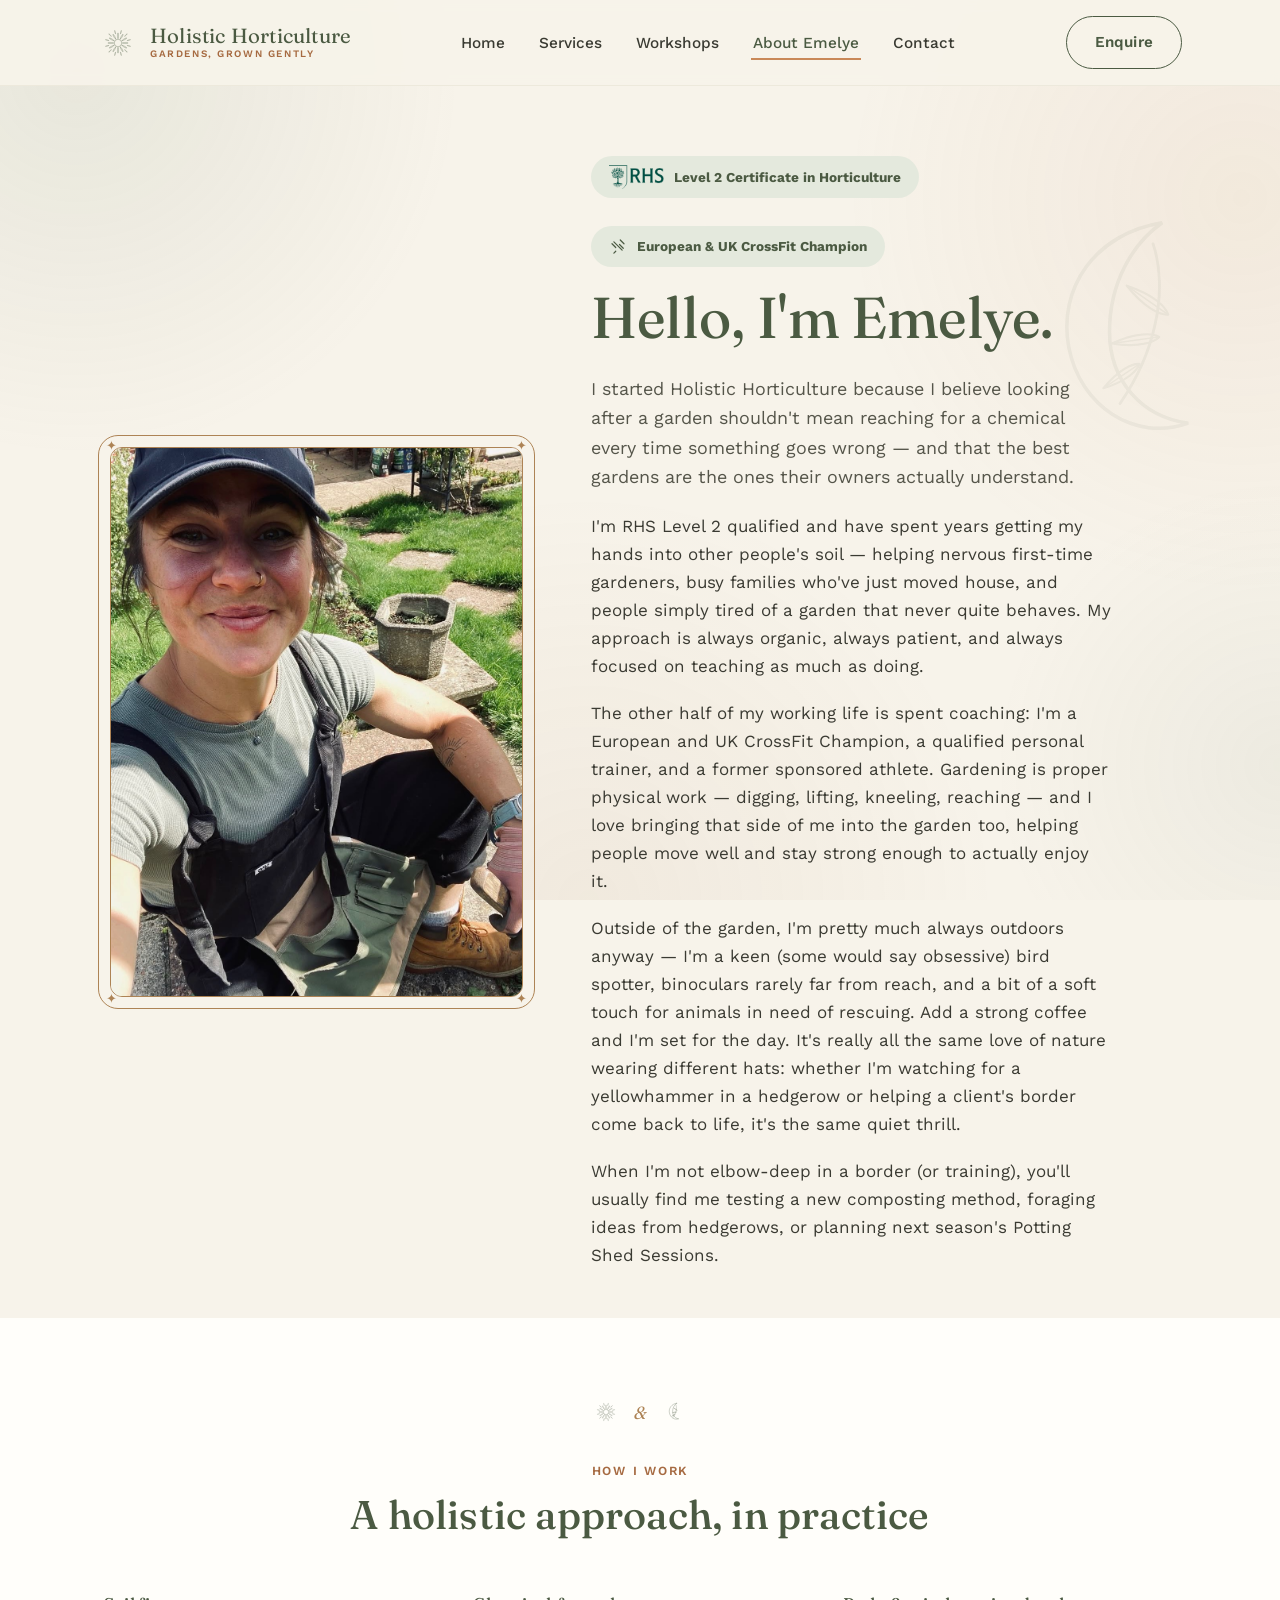
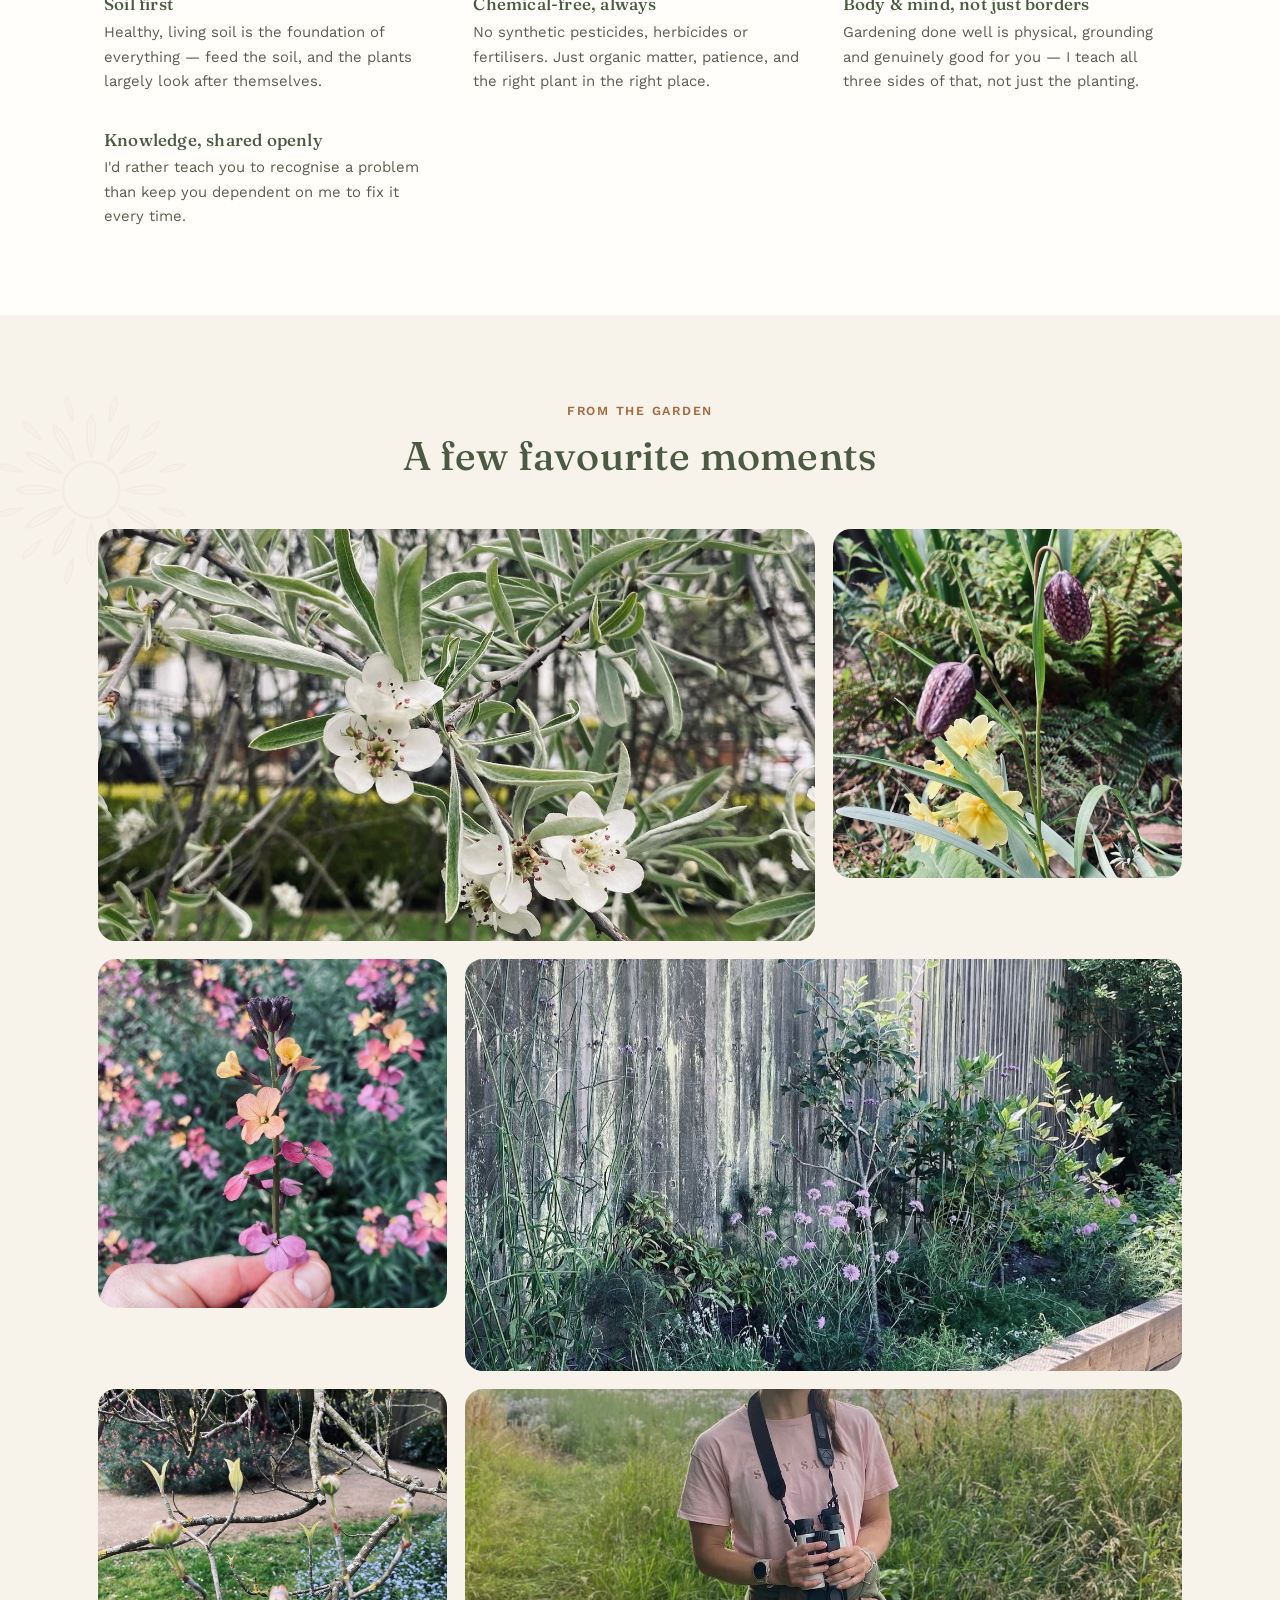
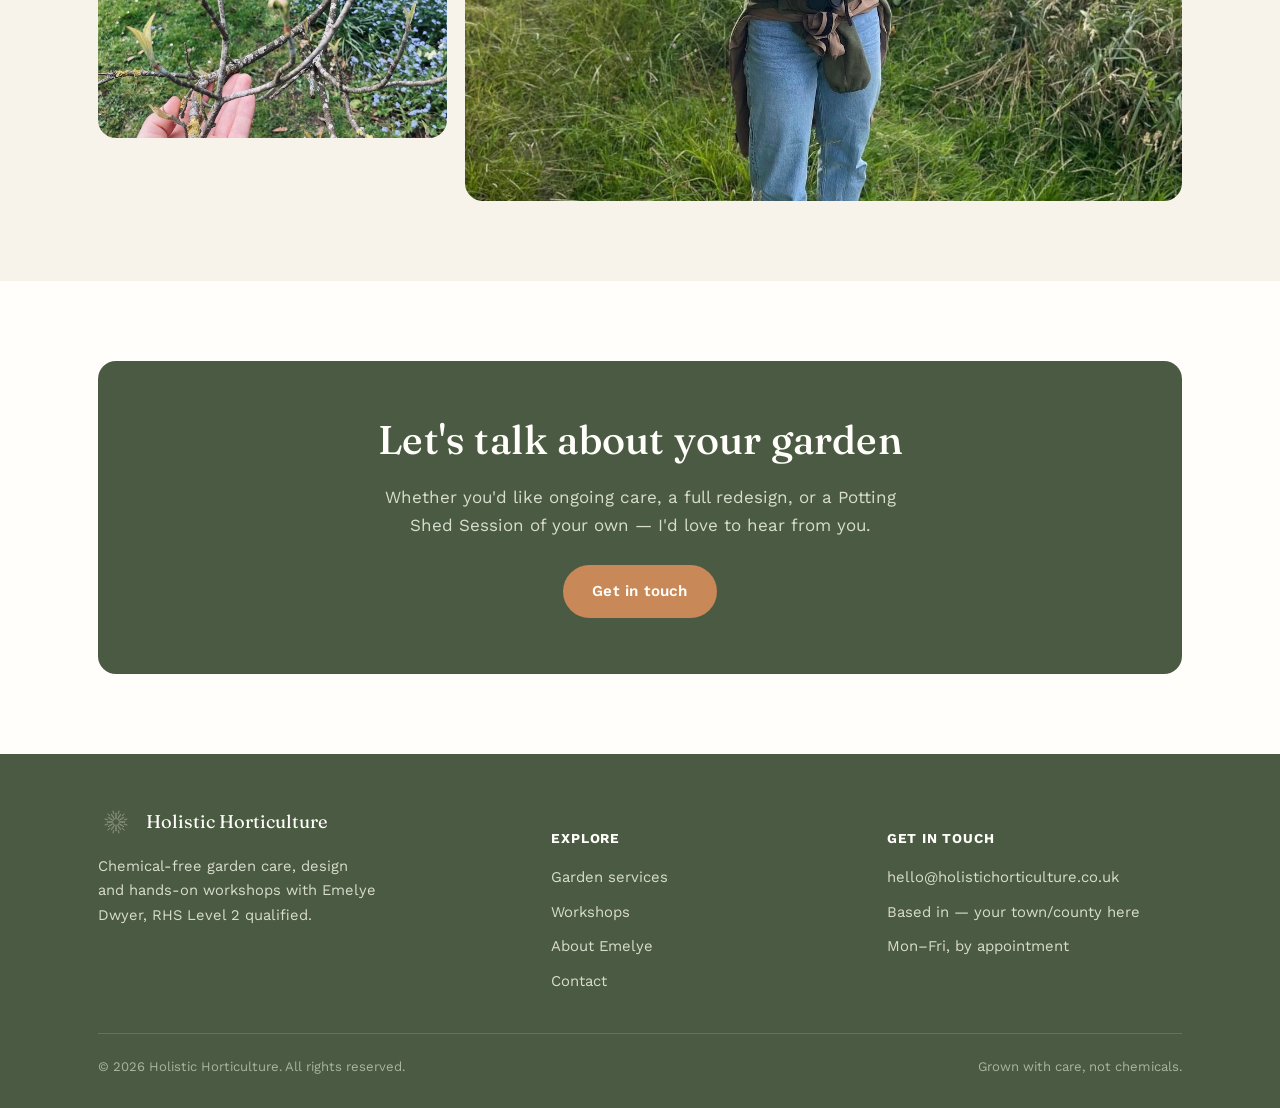
==== about.html @ 256b4297 "Initial site launch" ====
<!doctype html>
<html lang="en">
<head>
<meta charset="UTF-8">
<meta name="viewport" content="width=device-width, initial-scale=1.0">
<title>About Emelye — Holistic Horticulture</title>
<meta name="description" content="Meet Emelye Dwyer — RHS Level 2 qualified horticulturist, European & UK CrossFit Champion, and founder of Holistic Horticulture.">
<link rel="preconnect" href="https://fonts.googleapis.com">
<link href="https://fonts.googleapis.com/css2?family=Fraunces:opsz,wght@9..144,400..600&family=Work+Sans:wght@400;500;600;700&display=swap" rel="stylesheet">
<link rel="icon" type="image/svg+xml" href="assets/svg/favicon.svg">
<link rel="alternate icon" href="assets/png/favicon-32.png">
<link rel="apple-touch-icon" href="assets/png/favicon-180.png">
<link rel="stylesheet" href="styles.css">
</head>
<body>

<header class="site-header">
  <div class="nav-row">
    <a href="index.html" class="brand">
      <img src="assets/svg/holistic-horticulture-sun.svg" alt="" width="40" height="40">
      <span class="brand-word">Holistic Horticulture<small>Gardens, grown gently</small></span>
    </a>
    <nav class="main-nav">
      <ul>
        <li><a href="index.html">Home</a></li>
        <li><a href="services.html">Services</a></li>
        <li><a href="workshops.html">Workshops</a></li>
        <li><a href="about.html" class="active">About Emelye</a></li>
        <li><a href="contact.html">Contact</a></li>
      </ul>
    </nav>
    <div class="nav-cta">
      <a href="contact.html" class="btn btn-ghost">Enquire</a>
      <button class="nav-toggle" aria-label="Toggle menu">
        <svg width="20" height="20" viewBox="0 0 24 24" fill="none"><path d="M3 6h18M3 12h18M3 18h18" stroke="var(--sage-dark)" stroke-width="2" stroke-linecap="round"/></svg>
      </button>
    </div>
  </div>
</header>

<main>

  <section class="hero bg-watermark moon" style="padding-bottom:30px; --wm-pos:103% 8%; --wm-size:360px;">
    <div class="container about-hero">
      <div class="tarot-frame">
        <span class="corner tl">✦</span>
        <span class="corner tr">✦</span>
        <span class="corner bl">✦</span>
        <span class="corner br">✦</span>
        <div class="photo tarot-frame-inner" style="aspect-ratio:3/4;">
          <img src="assets/photos/emelye-portrait-rspb.jpg" alt="Emelye Dwyer smiling, wearing an RSPB cap and gardening overalls">
        </div>
      </div>
      <div>
        <div class="credential-row">
          <span class="credential-badge">
            <img src="assets/logos/rhs-logo.png" alt="RHS">
            Level 2 Certificate in Horticulture
          </span>
          <span class="credential-badge">
            <svg viewBox="0 0 24 24" fill="none"><path d="M6.5 6.5l11 11M4 9l5 5M15 4l5 5M9 19l-2.5 2.5M19 15l-5-5" stroke="currentColor" stroke-width="1.6" stroke-linecap="round"/></svg>
            European &amp; UK CrossFit Champion
          </span>
        </div>
        <h1>Hello, I'm Emelye.</h1>
        <p class="hero-sub" style="max-width:520px;">I started Holistic Horticulture because I believe looking after a garden shouldn't mean reaching for a chemical every time something goes wrong — and that the best gardens are the ones their owners actually understand.</p>
        <p style="max-width:520px;">I'm RHS Level 2 qualified and have spent years getting my hands into other people's soil — helping nervous first-time gardeners, busy families who've just moved house, and people simply tired of a garden that never quite behaves. My approach is always organic, always patient, and always focused on teaching as much as doing.</p>
        <p style="max-width:520px;">The other half of my working life is spent coaching: I'm a European and UK CrossFit Champion, a qualified personal trainer, and a former sponsored athlete. Gardening is proper physical work — digging, lifting, kneeling, reaching — and I love bringing that side of me into the garden too, helping people move well and stay strong enough to actually enjoy it.</p>
        <p style="max-width:520px;">Outside of the garden, I'm pretty much always outdoors anyway — I'm a keen (some would say obsessive) bird spotter, binoculars rarely far from reach, and a bit of a soft touch for animals in need of rescuing. Add a strong coffee and I'm set for the day. It's really all the same love of nature wearing different hats: whether I'm watching for a yellowhammer in a hedgerow or helping a client's border come back to life, it's the same quiet thrill.</p>
        <p style="max-width:520px;">When I'm not elbow-deep in a border (or training), you'll usually find me testing a new composting method, foraging ideas from hedgerows, or planning next season's Potting Shed Sessions.</p>
      </div>
    </div>
  </section>

  <!-- VALUES -->
  <section class="section-alt">
    <div class="container">
      <div class="celestial-divider">
        <img src="assets/svg/holistic-horticulture-sun.svg" alt="" width="28" height="28">
        <span class="amp">&amp;</span>
        <img src="assets/svg/holistic-horticulture-moon.svg" alt="" width="28" height="28">
      </div>
      <div class="section-head">
        <span class="eyebrow">How I work</span>
        <h2>A holistic approach, in practice</h2>
      </div>
      <div class="values-grid">
        <div class="value">
          <h4>Soil first</h4>
          <p>Healthy, living soil is the foundation of everything — feed the soil, and the plants largely look after themselves.</p>
        </div>
        <div class="value">
          <h4>Chemical-free, always</h4>
          <p>No synthetic pesticides, herbicides or fertilisers. Just organic matter, patience, and the right plant in the right place.</p>
        </div>
        <div class="value">
          <h4>Body &amp; mind, not just borders</h4>
          <p>Gardening done well is physical, grounding and genuinely good for you — I teach all three sides of that, not just the planting.</p>
        </div>
        <div class="value">
          <h4>Knowledge, shared openly</h4>
          <p>I'd rather teach you to recognise a problem than keep you dependent on me to fix it every time.</p>
        </div>
      </div>
    </div>
  </section>

  <!-- GALLERY -->
  <section class="bg-watermark" style="--wm-pos:-6% 2%; --wm-size:300px;">
    <div class="container">
      <div class="section-head">
        <span class="eyebrow">From the garden</span>
        <h2>A few favourite moments</h2>
      </div>
      <div class="gallery-grid">
        <div class="photo" style="aspect-ratio:2/1.15;">
          <img src="assets/photos/blossom-closeup.jpg" alt="Close-up of white blossom on a silver-leaved pear tree">
        </div>
        <div class="photo" style="aspect-ratio:1/1;">
          <img src="assets/photos/fritillaries-primroses.jpg" alt="Snake's head fritillaries and primroses growing among ferns">
        </div>
        <div class="photo" style="aspect-ratio:1/1;">
          <img src="assets/photos/wallflower-in-hand.jpg" alt="A wallflower stem held up against a blurred bed of mixed wallflowers">
        </div>
        <div class="photo" style="aspect-ratio:2/1.15;">
          <img src="assets/photos/flowerbed-by-fence.jpg" alt="A finished flower bed in bloom along a garden fence">
        </div>
        <div class="photo" style="aspect-ratio:1/1;">
          <img src="assets/photos/buds-in-hand.jpg" alt="A hand gently holding a branch of spring buds">
        </div>
        <div class="photo" style="aspect-ratio:2/1.15;">
          <img src="assets/photos/emelye-field-binoculars.jpg" alt="Emelye standing in a wildflower field holding binoculars">
        </div>
      </div>
    </div>
  </section>

  <section class="section-alt">
    <div class="container">
      <div class="cta-band">
        <h2>Let's talk about your garden</h2>
        <p>Whether you'd like ongoing care, a full redesign, or a Potting Shed Session of your own — I'd love to hear from you.</p>
        <a href="contact.html" class="btn btn-primary">Get in touch</a>
      </div>
    </div>
  </section>

</main>

<footer>
  <div class="container">
    <div class="footer-grid">
      <div>
        <div class="footer-brand">
          <img src="assets/svg/holistic-horticulture-sun-reversed.svg" alt="" width="36" height="36">
          <span>Holistic Horticulture</span>
        </div>
        <p style="max-width:280px; font-size:0.92rem;">Chemical-free garden care, design and hands-on workshops with Emelye Dwyer, RHS Level 2 qualified.</p>
      </div>
      <div>
        <h5>Explore</h5>
        <ul>
          <li><a href="services.html">Garden services</a></li>
          <li><a href="workshops.html">Workshops</a></li>
          <li><a href="about.html">About Emelye</a></li>
          <li><a href="contact.html">Contact</a></li>
        </ul>
      </div>
      <div>
        <h5>Get in touch</h5>
        <ul>
          <li>hello@holistichorticulture.co.uk</li>
          <li>Based in &mdash; your town/county here</li>
          <li>Mon&ndash;Fri, by appointment</li>
        </ul>
      </div>
    </div>
    <div class="footer-bottom">
      <span>© 2026 Holistic Horticulture. All rights reserved.</span>
      <span>Grown with care, not chemicals.</span>
    </div>
  </div>
</footer>

<script src="script.js"></script>
</body>
</html>
---- styles.css ----
/* ==========================================================================
   Holistic Horticulture — Brand Stylesheet
   Palette: chemical-free, soft, earthy. Type: whimsical-elegant serif
   headings (Fraunces) + clean humanist sans body (Work Sans).
   ========================================================================== */

:root{
  /* --- Colour palette ---
     Built around "no chemicals, grown by hand": muted sage greens,
     oat / linen neutrals, and a single warm clay accent (terracotta,
     like unglazed plant pots) rather than anything bright or synthetic. */
  --cream:        #F7F3EA;   /* page background — linen / oat */
  --paper:        #FFFEFA;   /* card background */
  --sage:         #7E9075;   /* primary green */
  --sage-dark:    #4B5A42;   /* deep moss — headings, nav */
  --sage-pale:    #E4E9DD;   /* soft wash backgrounds */
  --clay:         #C98858;   /* terracotta accent — CTAs, highlights */
  --clay-dark:    #A66A41;
  --charcoal:     #3A3A32;   /* body copy */
  --line:         #DEDACB;  /* hairlines, borders */
  --line-soft:    #EDE9DC;
  --line-gold:    #AD8355;  /* thin ornamental linework — tarot-card frames, corner marks */

  --font-head: "Fraunces", "Iowan Old Style", Georgia, serif;
  --font-body: "Work Sans", -apple-system, BlinkMacSystemFont, "Segoe UI", sans-serif;

  --radius: 18px;
  --radius-sm: 10px;
  --max-width: 1140px;
}

*{ box-sizing: border-box; }
html{ scroll-behavior: smooth; }

body{
  margin:0;
  background: var(--cream);
  color: var(--charcoal);
  font-family: var(--font-body);
  font-size: 17px;
  line-height: 1.65;
  -webkit-font-smoothing: antialiased;
  position: relative;
}

/* site-wide, very soft colour wash — sits behind every section; shows
   through wherever a section has no opaque background of its own */
body::before{
  content: "";
  position: fixed;
  inset: 0;
  z-index: -2;
  pointer-events: none;
  background:
    radial-gradient(640px circle at 6% 8%, rgba(126,144,117,0.12), transparent 60%),
    radial-gradient(720px circle at 97% 22%, rgba(201,136,88,0.09), transparent 55%),
    radial-gradient(680px circle at 46% 100%, rgba(173,131,85,0.08), transparent 60%),
    radial-gradient(520px circle at 100% 85%, rgba(126,144,117,0.08), transparent 55%);
}

img{ max-width:100%; display:block; }

h1,h2,h3,h4{
  font-family: var(--font-head);
  color: var(--sage-dark);
  font-weight: 500;
  line-height: 1.15;
  margin: 0 0 0.5em;
  letter-spacing: 0.2px;
}

h1{ font-size: clamp(2.4rem, 5vw, 3.6rem); font-weight: 460; }
h2{ font-size: clamp(1.8rem, 3.4vw, 2.5rem); }
h3{ font-size: 1.3rem; }

p{ margin: 0 0 1.1em; }

a{ color: var(--clay-dark); text-decoration: none; }
a:hover{ text-decoration: underline; }

.eyebrow{
  display:inline-block;
  font-family: var(--font-body);
  font-size: 0.78rem;
  letter-spacing: 0.14em;
  text-transform: uppercase;
  color: var(--clay-dark);
  font-weight: 600;
  margin-bottom: 0.9em;
}

.container{
  max-width: var(--max-width);
  margin: 0 auto;
  padding: 0 28px;
}

.btn{
  display:inline-flex;
  align-items:center;
  justify-content:center;
  gap:8px;
  min-height: 48px;
  padding: 13px 28px;
  border-radius: 999px;
  font-family: var(--font-body);
  font-weight: 600;
  font-size: 0.95rem;
  letter-spacing: 0.2px;
  border: 1.5px solid transparent;
  cursor: pointer;
  transition: transform .15s ease, background .2s ease, color .2s ease, border-color .2s ease, box-shadow .2s ease;
  text-decoration: none;
  -webkit-tap-highlight-color: transparent;
  touch-action: manipulation;
}
.btn:hover{ transform: translateY(-1px); text-decoration:none; }
.btn:active{ transform: translateY(0) scale(0.97); }

.btn-primary{
  background: var(--sage-dark);
  color: var(--paper);
}
.btn-primary:hover{ background: var(--clay-dark); }
.btn-primary:active{ background: var(--clay-dark); box-shadow: inset 0 2px 6px rgba(0,0,0,0.15); }

.btn-ghost{
  background: transparent;
  color: var(--sage-dark);
  border-color: var(--sage-dark);
}
.btn-ghost:hover{ background: var(--sage-dark); color: var(--paper); }
.btn-ghost:active{ background: var(--sage-pale); }

/* ---------------- Header / Nav ---------------- */
.site-header{
  position: sticky;
  top:0;
  z-index: 50;
  background: rgba(247,243,234, 0.92);
  backdrop-filter: blur(6px);
  border-bottom: 1px solid var(--line-soft);
}
.nav-row{
  display:flex;
  align-items:center;
  justify-content:space-between;
  padding: 16px 28px;
  max-width: var(--max-width);
  margin:0 auto;
}
.brand{
  display:flex;
  align-items:center;
  gap:12px;
  text-decoration:none;
}
.brand:hover{ text-decoration:none; }
.brand svg{ width:40px; height:40px; flex-shrink:0; }
.brand-word{
  font-family: var(--font-head);
  font-size: 1.28rem;
  color: var(--sage-dark);
  letter-spacing: 0.2px;
  line-height:1.1;
}
.brand-word small{
  display:block;
  font-family: var(--font-body);
  font-size: 0.62rem;
  letter-spacing: 0.16em;
  text-transform: uppercase;
  color: var(--clay-dark);
  font-weight: 600;
  margin-top: 2px;
}

nav.main-nav ul{
  display:flex;
  gap: 30px;
  list-style:none;
  margin:0; padding:0;
}
nav.main-nav a{
  color: var(--charcoal);
  font-size: 0.96rem;
  font-weight: 500;
  padding: 6px 2px;
  border-bottom: 2px solid transparent;
}
nav.main-nav a:hover,
nav.main-nav a.active{
  color: var(--sage-dark);
  border-color: var(--clay);
  text-decoration:none;
}

.nav-cta{ display:flex; align-items:center; gap:18px; }
.nav-toggle{ display:none; }

@media (max-width: 820px){
  nav.main-nav{
    position:absolute;
    top:100%; left:0; right:0;
    background: var(--cream);
    border-bottom: 1px solid var(--line-soft);
    box-shadow: 0 18px 34px -16px rgba(58,58,50,0.22);
    display:none;
    flex-direction:column;
    padding: 6px 28px 22px;
    max-height: calc(100svh - 74px);
    overflow-y: auto;
  }
  nav.main-nav.open{ display:flex; animation: nav-drop .22s ease; }
  nav.main-nav ul{ flex-direction:column; gap: 2px; }
  nav.main-nav a{
    display:block;
    padding: 14px 4px;
    font-size: 1.05rem;
    border-bottom: 1px solid var(--line-soft);
    -webkit-tap-highlight-color: transparent;
  }
  nav.main-nav li:last-child a{ border-bottom:none; }
  nav.main-nav a:active{ color: var(--clay-dark); }
  .nav-cta .btn-ghost{ display:none; }
  .nav-toggle{
    display:inline-flex;
    width:44px; height:44px;
    align-items:center; justify-content:center;
    border-radius: 50%;
    border: 1px solid var(--line);
    background: var(--paper);
    cursor:pointer;
    -webkit-tap-highlight-color: transparent;
    transition: transform .15s ease, background .15s ease;
  }
  .nav-toggle:active{ transform: scale(0.92); background: var(--sage-pale); }
}

@keyframes nav-drop{
  from{ opacity:0; transform: translateY(-6px); }
  to{ opacity:1; transform: translateY(0); }
}

@media (prefers-reduced-motion: reduce){
  nav.main-nav.open{ animation:none; }
}

/* ---------------- Hero ---------------- */
.hero{
  padding: 70px 0 90px;
  position:relative;
  overflow:hidden;
}
.hero-grid{
  display:grid;
  grid-template-columns: 1.05fr 0.95fr;
  gap: 50px;
  align-items:center;
}
@media (max-width: 880px){
  .hero-grid{ grid-template-columns:1fr; }
}
.hero h1{ margin-bottom: 0.4em; }
.hero-sub{
  font-size: 1.12rem;
  color: #55554a;
  max-width: 480px;
}
.hero-actions{
  display:flex;
  gap:14px;
  margin-top: 28px;
  flex-wrap:wrap;
}

.hero-art{
  position:relative;
  border-radius: var(--radius);
  overflow:hidden;
  aspect-ratio: 4/3.2;
  background: linear-gradient(145deg, var(--sage-pale), #CFDAC5 60%, var(--sage) 140%);
}

/* generic image placeholder block, used across all pages wherever a real
   photo should be dropped in later */
.img-placeholder{
  position:relative;
  display:flex;
  align-items:center;
  justify-content:center;
  text-align:center;
  background: var(--sage-pale);
  border: 1.5px dashed #AEBF9F;
  border-radius: var(--radius);
  color: var(--sage-dark);
  overflow:hidden;
}
.img-placeholder .ph-label{
  padding: 18px;
  font-family: var(--font-body);
  font-size: 0.82rem;
  font-weight: 600;
  letter-spacing: 0.03em;
  max-width: 220px;
  opacity: 0.75;
}
.img-placeholder svg{ width: 34px; height:34px; opacity:0.6; margin-bottom:10px; }
.img-placeholder .ph-inner{ display:flex; flex-direction:column; align-items:center; }

/* real photography — same box language as the placeholders, no dashed border */
.photo{
  border-radius: var(--radius);
  overflow: hidden;
  background: var(--sage-pale);
}
.photo img{
  width: 100%;
  height: 100%;
  object-fit: cover;
  display: block;
}

/* subtle botanical watermark behind a section — decorative, low-opacity */
.bg-watermark{
  position: relative;
  overflow: hidden;
  isolation: isolate;
}
.bg-watermark::before{
  content: "";
  position: absolute;
  inset: 0;
  background-image: var(--wm-img, url('assets/svg/holistic-horticulture-sun-bronze.svg'));
  background-repeat: no-repeat;
  background-position: var(--wm-pos, 85% 15%);
  background-size: var(--wm-size, 420px);
  opacity: 0.06;
  z-index: -1;
  pointer-events: none;
  transform-origin: var(--wm-pos, 85% 15%);
  animation: wm-breathe 16s ease-in-out infinite;
}
.bg-watermark.moon{ --wm-img: url('assets/svg/holistic-horticulture-moon.svg'); }

@keyframes wm-breathe{
  0%, 100%{ transform: scale(1) rotate(0deg); }
  50%{ transform: scale(1.06) rotate(3deg); }
}

/* ---------------- Sections ---------------- */
section{ padding: 80px 0; }
.section-alt{ background: var(--paper); }
.section-head{
  max-width: 640px;
  margin: 0 auto 50px;
  text-align:center;
}
.section-head.left{ text-align:left; margin-left:0; }

/* ---------------- Intro strip (trust bar) ---------------- */
.strip{
  display:flex;
  flex-wrap:wrap;
  gap: 18px 40px;
  justify-content:center;
  padding: 26px 0 10px;
  border-top: 1px solid var(--line-soft);
  margin-top: 40px;
}
.strip-item{
  display:flex;
  align-items:center;
  gap:10px;
  font-size: 0.92rem;
  color: var(--sage-dark);
  font-weight:600;
}
.strip-item svg{ width:20px; height:20px; }

/* ---------------- Service cards ---------------- */
.card-grid{
  display:grid;
  grid-template-columns: repeat(auto-fit, minmax(240px, 1fr));
  gap: 28px;
}
@media (max-width: 640px){ .card-grid{ grid-template-columns: 1fr; } }

.card{
  background: var(--paper);
  border: 1px solid var(--line-soft);
  border-radius: var(--radius);
  padding: 34px 28px;
  transition: transform .2s ease, box-shadow .2s ease;
}
.card:hover{
  transform: translateY(-4px);
  box-shadow: 0 16px 34px -18px rgba(75,90,66,0.35);
}
.card:active{
  transform: translateY(-1px) scale(0.99);
  box-shadow: 0 8px 20px -14px rgba(75,90,66,0.4);
}
.card .icon-badge{
  width:54px; height:54px;
  border-radius: 50%;
  background: var(--paper);
  border: 1.4px solid var(--line-gold);
  display:flex; align-items:center; justify-content:center;
  margin-bottom: 18px;
}
.card .icon-badge svg{ width:25px; height:25px; color: var(--sage-dark); }

/* ---------------- Tarot-style ornamental frame ----------------
   Wraps a photo / placeholder in a thin double border with small
   four-point corner stars, echoing tarot-card borders — used
   selectively on hero / portrait imagery, not everywhere. */
.tarot-frame{
  position: relative;
  padding: 11px;
  border: 1.4px solid var(--line-gold);
  border-radius: 20px;
}
.tarot-frame .tarot-frame-inner{
  border: 1px solid var(--line-gold);
  border-radius: 12px;
}
.tarot-frame .corner{
  position:absolute;
  color: var(--line-gold);
  font-size: 13px;
  line-height:1;
  z-index: 2;
}
.tarot-frame .corner.tl{ top:3px; left:7px; }
.tarot-frame .corner.tr{ top:3px; right:7px; }
.tarot-frame .corner.bl{ bottom:3px; left:7px; }
.tarot-frame .corner.br{ bottom:3px; right:7px; }

/* small sun/moon divider used sparingly between sections */
.celestial-divider{
  display:flex;
  align-items:center;
  justify-content:center;
  gap: 14px;
  margin: 0 auto 28px;
  color: var(--sage-dark);
}
.celestial-divider svg{ width:30px; height:30px; }
.celestial-divider .amp{
  font-family: var(--font-head);
  font-style: italic;
  color: var(--line-gold);
  font-size: 1.1rem;
}
.card h3{ margin-bottom: 0.4em; }
.card p{ color:#565648; font-size: 0.97rem; margin-bottom: 0.6em; }
.card a.card-link{ font-size: 0.9rem; font-weight:600; }

/* two-up feature row (image + text) */
.feature-row{
  display:grid;
  grid-template-columns: 1fr 1fr;
  gap: 54px;
  align-items:center;
}
.feature-row.reverse .feature-text{ order:2; }
@media (max-width: 880px){
  .feature-row, .feature-row.reverse .feature-text{ grid-template-columns:1fr; order:initial; }
  .feature-row{ grid-template-columns: 1fr; }
}
.feature-text .eyebrow{ margin-bottom: 0.6em; }
.feature-row + .feature-row{ margin-top: 90px; }

.tag-list{ display:flex; flex-wrap:wrap; gap:10px; margin: 18px 0 6px; }
.tag{
  background: var(--sage-pale);
  color: var(--sage-dark);
  font-size: 0.82rem;
  font-weight:600;
  padding: 7px 14px;
  border-radius: 999px;
}

/* ---------------- Workshop "steps" ---------------- */
.steps{
  display:grid;
  grid-template-columns: repeat(4, 1fr);
  gap: 24px;
  counter-reset: step;
}
@media (max-width: 900px){ .steps{ grid-template-columns: 1fr 1fr; } }
@media (max-width: 560px){ .steps{ grid-template-columns: 1fr; } }
.step{ position:relative; padding-top: 10px; }
.step .step-num{
  font-family: var(--font-head);
  font-size: 2.2rem;
  color: var(--clay);
  display:block;
  margin-bottom: 10px;
}
.step h4{ font-family: var(--font-body); font-weight:700; color:var(--sage-dark); margin-bottom:6px; font-size:1rem; }
.step p{ font-size: 0.92rem; color:#5c5c4f; }

/* ---------------- Quote / pull ---------------- */
.pull-quote{
  text-align:center;
  max-width: 760px;
  margin: 0 auto;
}
.pull-quote p{
  font-family: var(--font-head);
  font-size: clamp(1.4rem, 2.6vw, 1.9rem);
  color: var(--sage-dark);
  font-weight: 450;
  line-height:1.4;
}
.pull-quote cite{
  display:block;
  font-style:normal;
  font-size: 0.85rem;
  color: var(--clay-dark);
  font-weight:600;
  margin-top: 16px;
}

/* ---------------- About page ---------------- */
.about-hero{
  display:grid;
  grid-template-columns: 0.85fr 1.15fr;
  gap: 56px;
  align-items:center;
}
@media (max-width: 880px){ .about-hero{ grid-template-columns:1fr; } }
.credential-badge{
  display:inline-flex;
  align-items:center;
  gap:10px;
  background: var(--sage-pale);
  border-radius: 999px;
  padding: 9px 18px;
  font-size: 0.85rem;
  font-weight: 700;
  color: var(--sage-dark);
  margin-bottom: 18px;
}
.credential-badge svg{ width:18px; height:18px; }
.credential-badge img{ height:24px; width:auto; display:block; }
.credential-row{ display:flex; flex-wrap:wrap; gap:10px; align-items:center; }
.strip-item img{ height:22px; width:auto; display:block; }

/* "why learn from Emelye" highlight card — about + workshops pages */
.coach-card{
  display:flex;
  gap:20px;
  align-items:flex-start;
  background: var(--sage-pale);
  border-radius: var(--radius);
  padding: 26px 28px;
  margin: 10px 0 0;
}
.coach-card .icon-badge{
  flex-shrink:0;
  background:var(--paper);
  width:54px; height:54px;
  border-radius:50%;
  border:1.4px solid var(--line-gold);
  display:flex; align-items:center; justify-content:center;
}
.coach-card .icon-badge svg{ width:25px; height:25px; color:var(--sage-dark); }
.coach-card h4{ color:var(--sage-dark); margin-bottom:6px; }
.coach-card p{ font-size:0.93rem; color:#52523f; margin-bottom:0; }

.values-grid{
  display:grid;
  grid-template-columns: repeat(3,1fr);
  gap: 24px;
  margin-top: 50px;
}
@media (max-width:880px){ .values-grid{ grid-template-columns:1fr; } }
.value{ padding: 6px; }
.value h4{ color:var(--sage-dark); margin-bottom:6px; }
.value p{ font-size:0.93rem; color:#5c5c4f; margin-bottom:0; }

.gallery-grid{
  display:grid;
  grid-template-columns: repeat(3, 1fr);
  gap: 18px;
  margin-top: 40px;
}
.gallery-grid .photo:nth-child(1),
.gallery-grid .photo:nth-child(4),
.gallery-grid .photo:nth-child(6){
  grid-column: span 2;
  aspect-ratio: 2/1.15 !important;
}
@media (max-width: 760px){
  .gallery-grid{ grid-template-columns: repeat(2,1fr); }
  .gallery-grid .photo:nth-child(1),
  .gallery-grid .photo:nth-child(4),
  .gallery-grid .photo:nth-child(6){ grid-column: span 2; }
}

/* ---------------- Pricing / packages ---------------- */
.price-grid{
  display:grid;
  grid-template-columns: repeat(auto-fit, minmax(230px, 1fr));
  gap: 26px;
}
@media (max-width: 640px){ .price-grid{ grid-template-columns:1fr; } }

.price-card .price.custom{ font-size: 1.3rem; }
.price-card .note{ font-size: 0.82rem; color:#7a7a6c; margin: -10px 0 18px; }

/* gift ribbon tag for workshop pricing cards */
.gift-tag{
  display:inline-flex;
  align-items:center;
  gap:6px;
  background: var(--clay);
  color: #fff;
  font-size: 0.72rem;
  font-weight:700;
  letter-spacing:0.04em;
  text-transform:uppercase;
  padding: 4px 11px;
  border-radius: 999px;
  margin-bottom: 14px;
}
.gift-tag svg{ width:13px; height:13px; }
.price-card{
  background: var(--paper);
  border: 1px solid var(--line-soft);
  border-radius: var(--radius);
  padding: 32px 26px;
}
.price-card.featured{
  border-color: var(--clay);
  box-shadow: 0 20px 40px -24px rgba(201,136,88,0.45);
  position:relative;
}
.price-card.featured::before{
  content:"Most popular";
  position:absolute; top:-12px; left:26px;
  background: var(--clay);
  color:#fff;
  font-size: 0.72rem;
  font-weight:700;
  letter-spacing:0.05em;
  text-transform:uppercase;
  padding: 5px 12px;
  border-radius: 999px;
}
.price-card .price{
  font-family: var(--font-head);
  font-size: 2rem;
  color: var(--sage-dark);
  margin: 6px 0 16px;
}
.price-card .price span{ font-size:0.9rem; font-family: var(--font-body); color:#777; font-weight:500; }
.price-card ul{ list-style:none; margin:0 0 24px; padding:0; }
.price-card li{
  padding: 9px 0;
  border-top: 1px solid var(--line-soft);
  font-size: 0.93rem;
  display:flex;
  gap:10px;
}
.price-card li:first-child{ border-top:none; }
.price-card li svg{ width:16px; height:16px; color: var(--sage); flex-shrink:0; margin-top:3px; }

/* ---------------- CTA band ---------------- */
.cta-band{
  background: var(--sage-dark);
  color: var(--cream);
  border-radius: var(--radius);
  padding: 56px 48px;
  text-align:center;
}
.cta-band h2{ color: var(--paper); }
.cta-band p{ color: #d9ddce; max-width:520px; margin:0 auto 26px; }
.cta-band .btn-primary{ background: var(--clay); }
.cta-band .btn-primary:hover{ background: var(--clay-dark); }
.cta-band .btn-ghost{ color: var(--paper); border-color: rgba(255,255,255,0.45); }
.cta-band .btn-ghost:hover{ background: var(--paper); color: var(--sage-dark); }

/* ---------------- Contact ---------------- */
.contact-grid{
  display:grid;
  grid-template-columns: 1fr 1fr;
  gap: 50px;
}
@media (max-width: 880px){ .contact-grid{ grid-template-columns:1fr; } }
.form-field{ margin-bottom: 20px; }
.form-field label{
  display:block;
  font-size: 0.85rem;
  font-weight:700;
  color: var(--sage-dark);
  margin-bottom: 7px;
}
.form-field input,
.form-field select,
.form-field textarea{
  width:100%;
  padding: 12px 14px;
  border-radius: var(--radius-sm);
  border: 1.5px solid var(--line);
  background: var(--paper);
  font-family: var(--font-body);
  font-size: 0.97rem;
  color: var(--charcoal);
}
.form-field textarea{ min-height: 120px; resize: vertical; }
.form-field input:focus,
.form-field select:focus,
.form-field textarea:focus{
  outline: none;
  border-color: var(--sage);
}
.contact-info .info-item{ display:flex; gap:14px; margin-bottom: 22px; }
.contact-info .info-item svg{ width:22px; height:22px; color: var(--clay-dark); flex-shrink:0; margin-top:3px; }
.contact-info h4{ margin-bottom:2px; font-size:1rem; color: var(--sage-dark); }
.contact-info p{ margin-bottom:0; color:#5c5c4f; font-size:0.93rem; }

/* ---------------- Footer ---------------- */
footer{
  background: var(--sage-dark);
  color: #d9ddce;
  padding: 50px 0 30px;
}
.footer-grid{
  display:grid;
  grid-template-columns: 1.4fr 1fr 1fr;
  gap: 40px;
  padding-bottom: 30px;
  border-bottom: 1px solid rgba(255,255,255,0.14);
}
@media (max-width: 760px){ .footer-grid{ grid-template-columns:1fr; } }
.footer-grid h5{
  color: var(--paper);
  font-family: var(--font-body);
  font-size: 0.85rem;
  letter-spacing: 0.06em;
  text-transform: uppercase;
  margin-bottom: 16px;
}
.footer-grid ul{ list-style:none; margin:0; padding:0; }
.footer-grid li{ margin-bottom: 10px; font-size: 0.93rem; }
.footer-grid a{ color: #d9ddce; }
.footer-brand{ display:flex; align-items:center; gap:12px; margin-bottom:14px; }
.footer-brand svg{ width:36px; height:36px; }
.footer-brand span{ font-family: var(--font-head); color: var(--paper); font-size:1.15rem; }
.footer-bottom{
  display:flex;
  justify-content:space-between;
  flex-wrap:wrap;
  gap:10px;
  padding-top: 22px;
  font-size: 0.82rem;
  color: #aab49e;
}

/* ---------------- Page header (non-home pages) ---------------- */
.page-header{
  padding: 56px 0 10px;
  text-align:center;
}
.page-header .eyebrow{ display:block; }

/* utility */
.center{ text-align:center; }
.mt-0{ margin-top:0; }
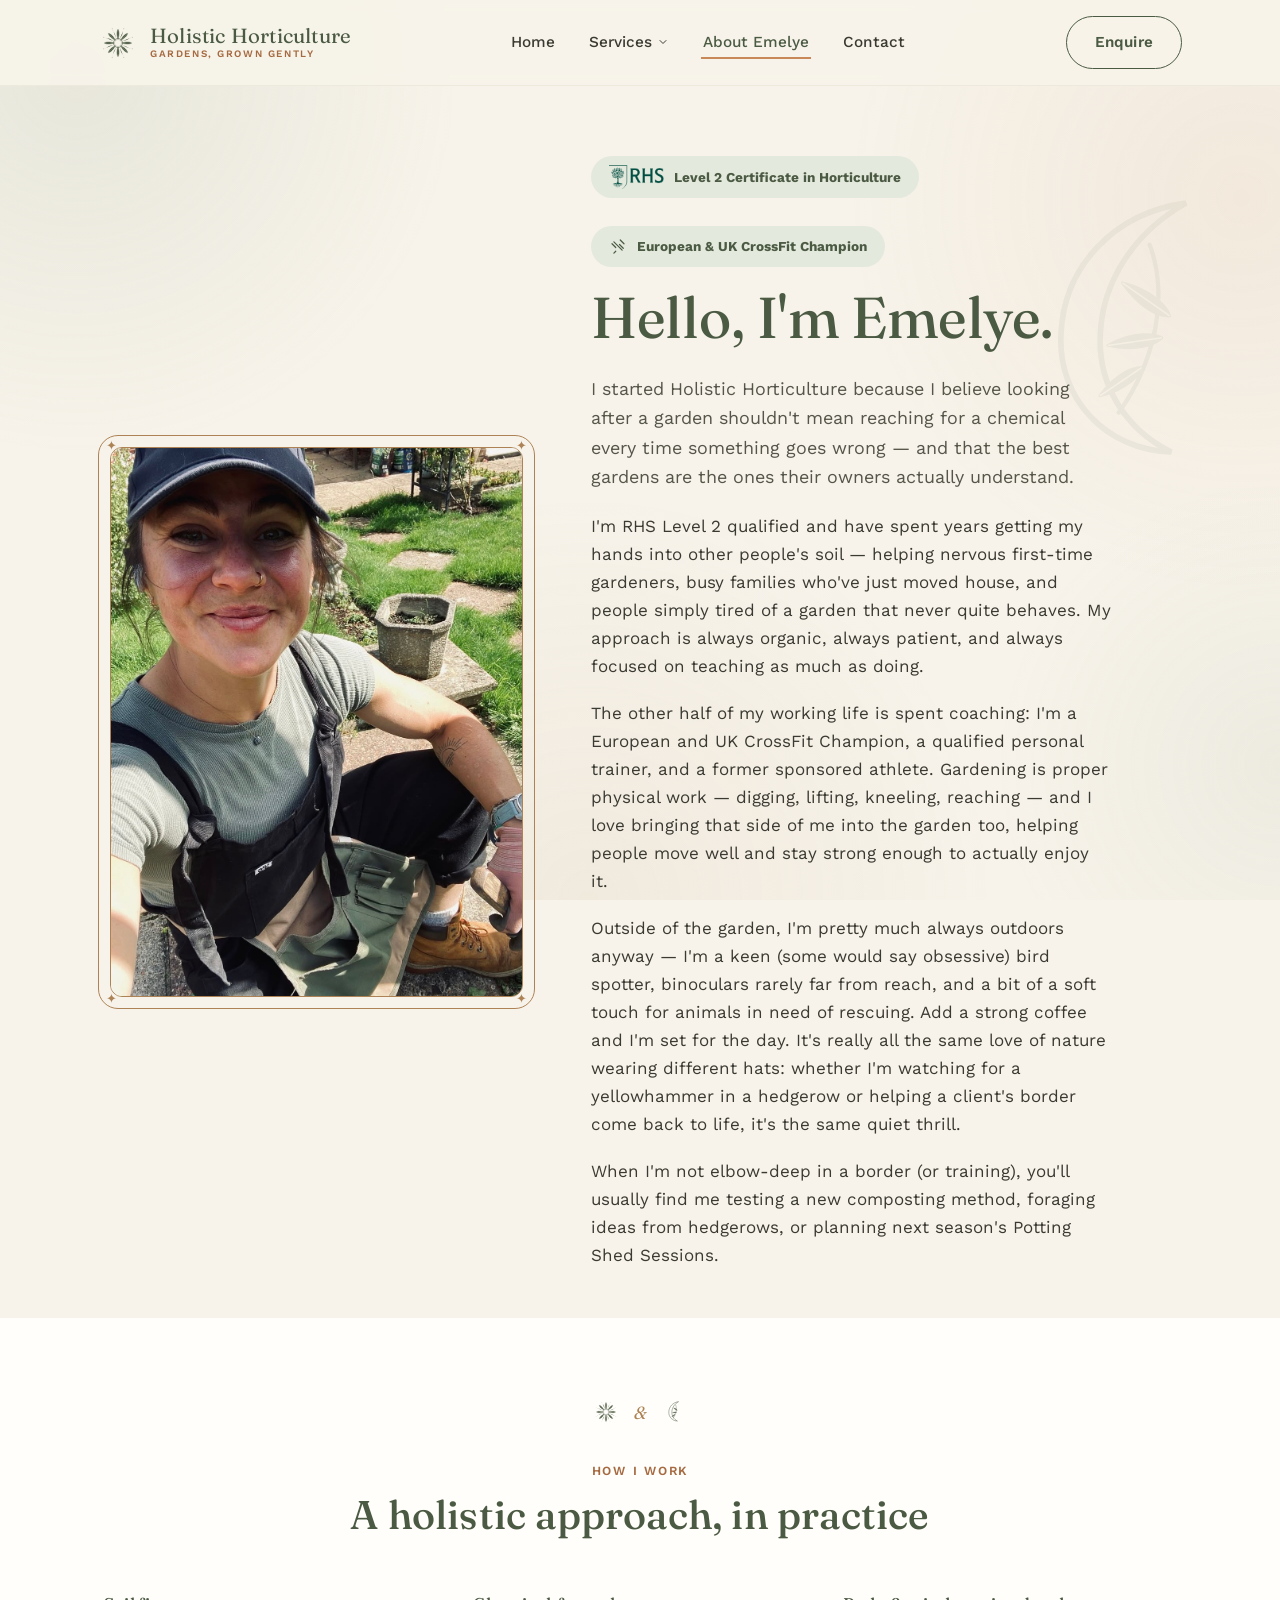
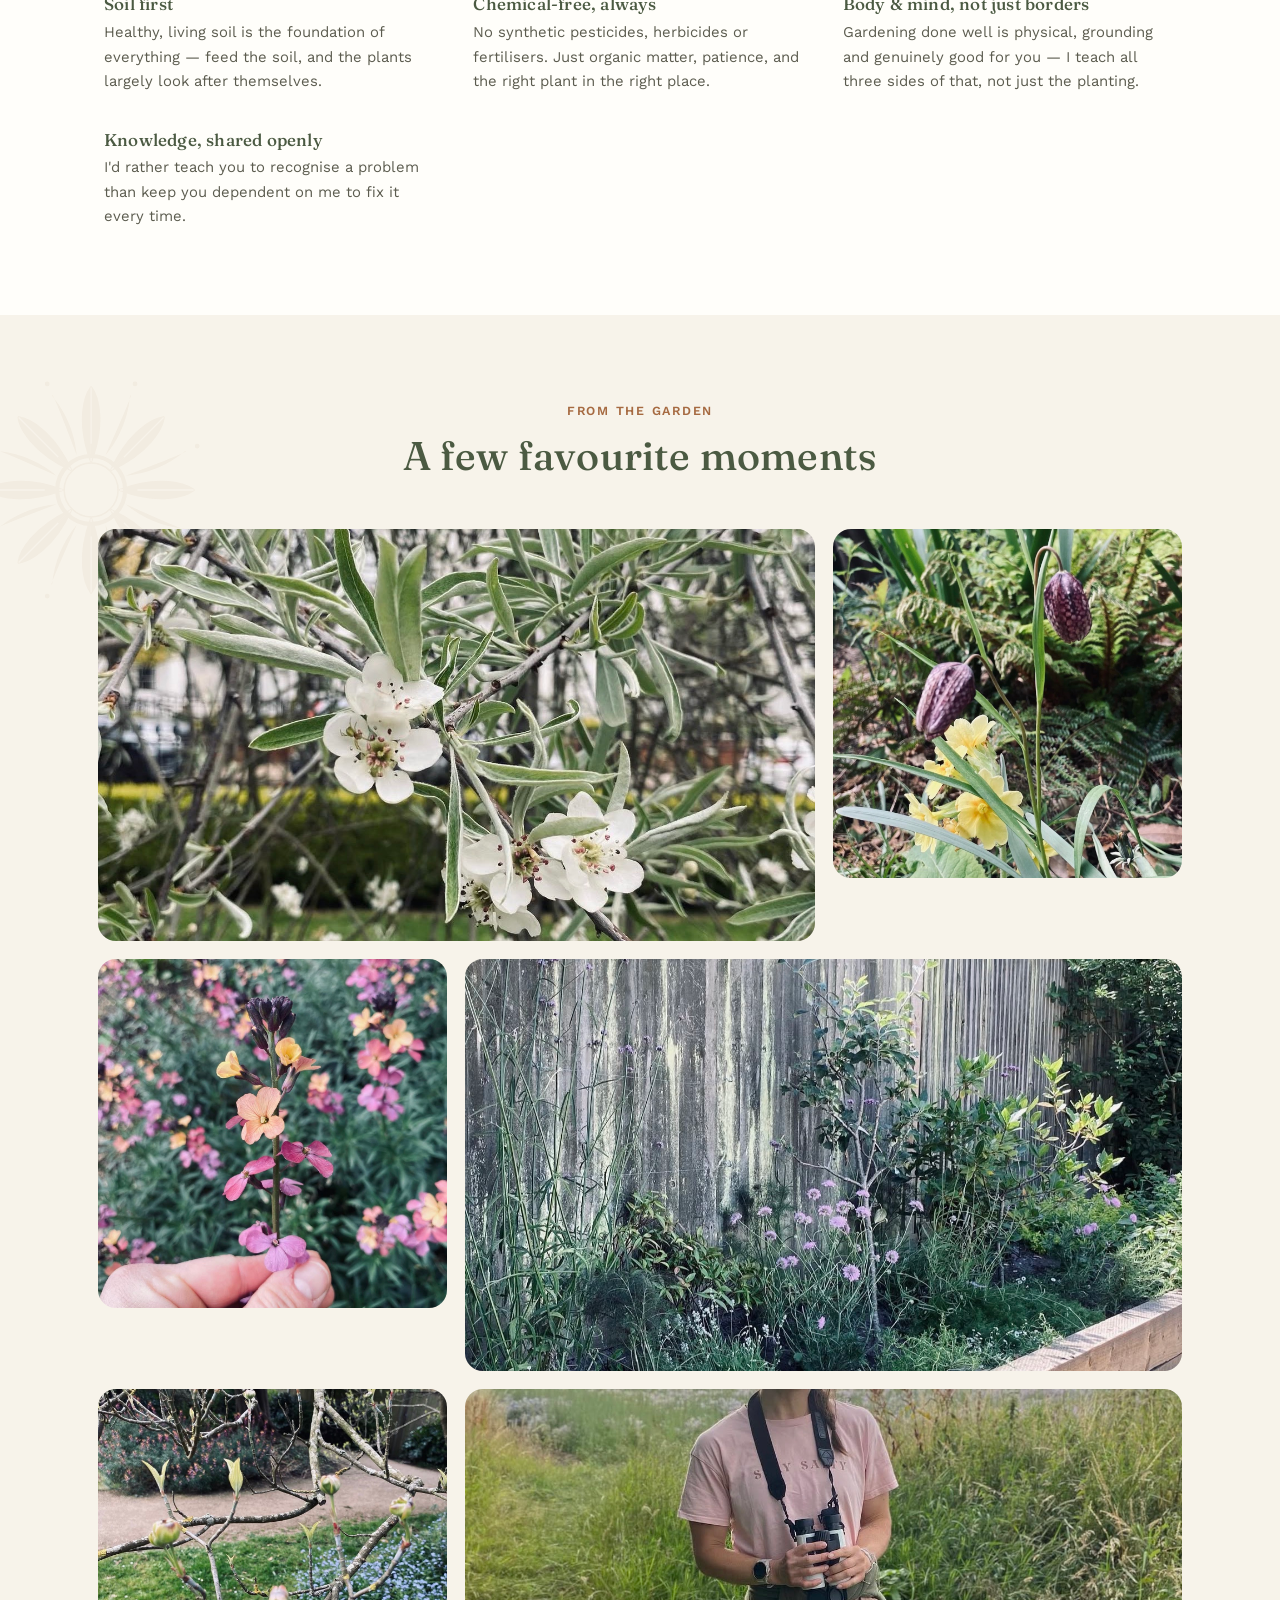
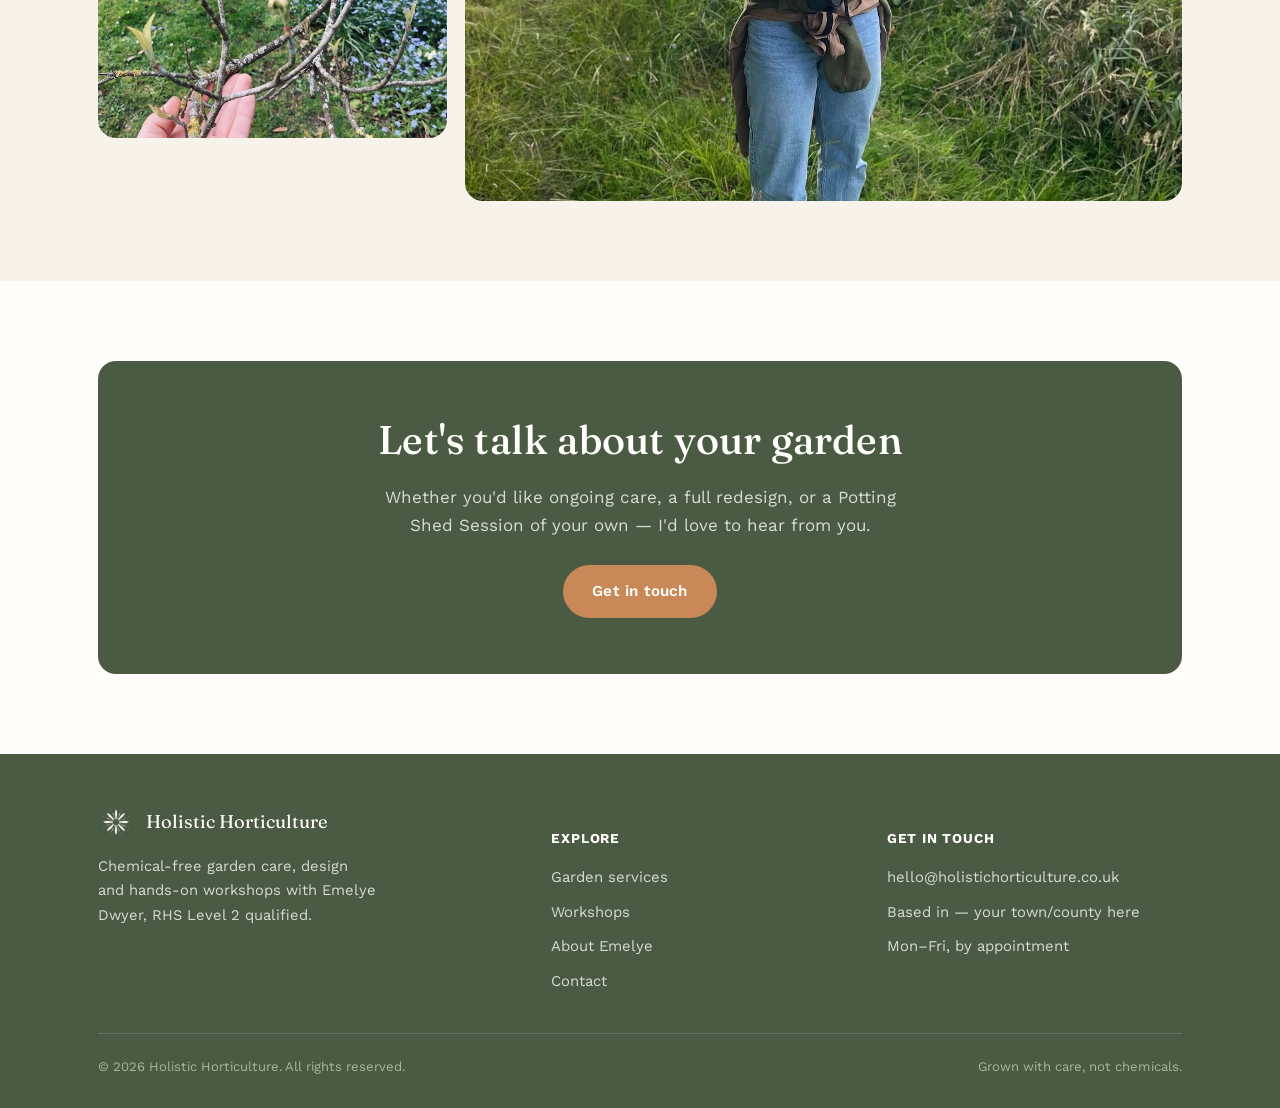
==== commit 27657fa6: "Service pages, nav dropdown, and updated brand kit" ====
--- a/about.html
+++ b/about.html
@@ -23,8 +23,19 @@
     <nav class="main-nav">
       <ul>
         <li><a href="index.html">Home</a></li>
-        <li><a href="services.html">Services</a></li>
-        <li><a href="workshops.html">Workshops</a></li>
+        <li class="nav-dropdown">
+          <button class="nav-dropdown-toggle" type="button" aria-expanded="false">Services
+            <svg viewBox="0 0 24 24" fill="none"><path d="M6 9l6 6 6-6" stroke="currentColor" stroke-width="2" stroke-linecap="round" stroke-linejoin="round"/></svg>
+          </button>
+          <ul class="nav-dropdown-menu">
+            <li><a href="services.html">All Services</a></li>
+            <li><a href="garden-care.html">Organic Garden Care</a></li>
+            <li><a href="garden-design.html">Garden Design &amp; Planning</a></li>
+            <li><a href="workshops.html">The Potting Shed Sessions</a></li>
+            <li><a href="garden-fitness.html">Garden-Ready Fitness</a></li>
+            <li><a href="consultancy.html">Consultancy</a></li>
+          </ul>
+        </li>
         <li><a href="about.html" class="active">About Emelye</a></li>
         <li><a href="contact.html">Contact</a></li>
       </ul>
--- a/styles.css
+++ b/styles.css
@@ -197,6 +197,104 @@
 
 .nav-cta{ display:flex; align-items:center; gap:18px; }
 .nav-toggle{ display:none; }
+
+/* ---------------- Services dropdown ---------------- */
+.nav-dropdown{ position:relative; }
+.nav-dropdown-toggle{
+  background:none;
+  border:none;
+  cursor:pointer;
+  font-family:var(--font-body);
+  color: var(--charcoal);
+  font-size: 0.96rem;
+  font-weight: 500;
+  padding: 6px 2px;
+  display:inline-flex;
+  align-items:center;
+  gap:5px;
+  border-bottom: 2px solid transparent;
+  -webkit-tap-highlight-color: transparent;
+}
+.nav-dropdown-toggle svg{ width:12px; height:12px; transition: transform .2s ease; }
+.nav-dropdown-toggle:hover,
+.nav-dropdown.open .nav-dropdown-toggle,
+.nav-dropdown-toggle.active{
+  color: var(--sage-dark);
+  border-color: var(--clay);
+}
+.nav-dropdown.open .nav-dropdown-toggle svg{ transform: rotate(180deg); }
+
+nav.main-nav .nav-dropdown-menu{
+  display: block;
+  list-style:none;
+  margin:0;
+  padding:10px;
+  position:absolute;
+  top: calc(100% + 14px);
+  left:50%;
+  transform: translateX(-50%) translateY(-6px);
+  background: var(--paper);
+  border: 1px solid var(--line-soft);
+  border-radius: 14px;
+  box-shadow: 0 18px 34px -16px rgba(58,58,50,0.25);
+  min-width: 250px;
+  opacity:0;
+  pointer-events:none;
+  transition: opacity .18s ease, transform .18s ease;
+  z-index: 60;
+}
+.nav-dropdown.open .nav-dropdown-menu{
+  opacity:1;
+  pointer-events:auto;
+  transform: translateX(-50%) translateY(0);
+}
+.nav-dropdown-menu li + li{ margin-top:2px; }
+.nav-dropdown-menu a{
+  display:block;
+  padding: 9px 12px;
+  border-radius: 8px;
+  font-size: 0.92rem;
+  font-weight:500;
+  color: var(--charcoal);
+  border-bottom: none !important;
+}
+.nav-dropdown-menu a:hover,
+.nav-dropdown-menu a.active{
+  background: var(--sage-pale);
+  color: var(--sage-dark);
+  text-decoration:none;
+}
+
+@media (max-width: 820px){
+  nav.main-nav .nav-dropdown-menu{
+    position:static;
+    transform:none;
+    opacity:1;
+    pointer-events:auto;
+    display:none;
+    box-shadow:none;
+    border:none;
+    background:transparent;
+    padding: 0 0 4px 14px;
+    margin-top:2px;
+    min-width:0;
+  }
+  nav.main-nav .nav-dropdown.open .nav-dropdown-menu{ display:block; transform:none; }
+  .nav-dropdown-toggle{
+    width:100%;
+    justify-content:space-between;
+    padding: 14px 4px;
+    font-size: 1.05rem;
+    border-bottom: 1px solid var(--line-soft);
+  }
+  .nav-dropdown-menu a{
+    padding: 12px 4px;
+    font-size: 1rem;
+    border-bottom: 1px solid var(--line-soft) !important;
+    border-radius:0;
+  }
+  .nav-dropdown-menu li:last-child a{ border-bottom:none !important; }
+}
 
 @media (max-width: 820px){
   nav.main-nav{
@@ -571,6 +669,94 @@
 .coach-card h4{ color:var(--sage-dark); margin-bottom:6px; }
 .coach-card p{ font-size:0.93rem; color:#52523f; margin-bottom:0; }
 
+/* ---------------- Before / after pairs ---------------- */
+.ba-grid{
+  display:grid;
+  grid-template-columns: repeat(auto-fit, minmax(280px, 1fr));
+  gap: 32px;
+}
+.ba-pair{ }
+.ba-pair .ba-images{
+  display:grid;
+  grid-template-columns: 1fr 1fr;
+  gap: 4px;
+  border-radius: var(--radius);
+  overflow:hidden;
+}
+.ba-pair .photo{ border-radius:0; aspect-ratio:3/3.6; position:relative; }
+.ba-pair .ba-tag{
+  position:absolute;
+  top:10px; left:10px;
+  background: rgba(58,58,50,0.72);
+  color: var(--paper);
+  font-size: 0.68rem;
+  font-weight:700;
+  letter-spacing:0.06em;
+  text-transform:uppercase;
+  padding: 4px 10px;
+  border-radius: 999px;
+  z-index: 2;
+}
+.ba-pair figcaption{
+  margin-top: 12px;
+  font-size: 0.9rem;
+  color: #5c5c4f;
+}
+.ba-pair{ margin:0; }
+
+/* ---------------- tongue-in-cheek aside ---------------- */
+.aside-note{
+  display:flex;
+  gap:14px;
+  align-items:flex-start;
+  background: var(--paper);
+  border: 1px dashed var(--line-gold);
+  border-radius: var(--radius);
+  padding: 20px 24px;
+  margin: 24px 0;
+}
+.aside-note .icon-badge{
+  flex-shrink:0;
+  width:40px; height:40px;
+  border-radius:50%;
+  background: var(--sage-pale);
+  display:flex; align-items:center; justify-content:center;
+}
+.aside-note .icon-badge svg{ width:20px; height:20px; color:var(--clay-dark); }
+.aside-note p{ font-size:0.92rem; color:#52523f; margin-bottom:0; font-style:italic; }
+.aside-note strong{ font-style:normal; color:var(--sage-dark); }
+
+/* ---------------- Service hub cards (services.html overview) ---------------- */
+.service-hub-grid{
+  display:grid;
+  grid-template-columns: repeat(auto-fit, minmax(280px, 1fr));
+  gap: 28px;
+}
+.service-hub-card{
+  display:flex;
+  flex-direction:column;
+  background: var(--paper);
+  border: 1px solid var(--line-soft);
+  border-radius: var(--radius);
+  overflow:hidden;
+  transition: transform .2s ease, box-shadow .2s ease;
+  text-decoration:none;
+  color: inherit;
+}
+.service-hub-card:hover{ text-decoration:none; }
+.service-hub-card:hover{ transform: translateY(-4px); box-shadow: 0 16px 34px -18px rgba(75,90,66,0.35); }
+.service-hub-card:active{ transform: translateY(-1px) scale(0.99); }
+.service-hub-card .photo{ border-radius:0; aspect-ratio:4/2.8; }
+.service-hub-card .hub-body{ padding: 24px 26px 28px; display:flex; flex-direction:column; flex:1; }
+.service-hub-card h3{ margin-bottom:8px; }
+.service-hub-card p{ font-size:0.93rem; color:#5c5c4f; flex:1; }
+.service-hub-card .card-link{
+  margin-top:10px;
+  font-size: 0.9rem;
+  font-weight:600;
+  color: var(--clay-dark);
+}
+
 .values-grid{
   display:grid;
   grid-template-columns: repeat(3,1fr);
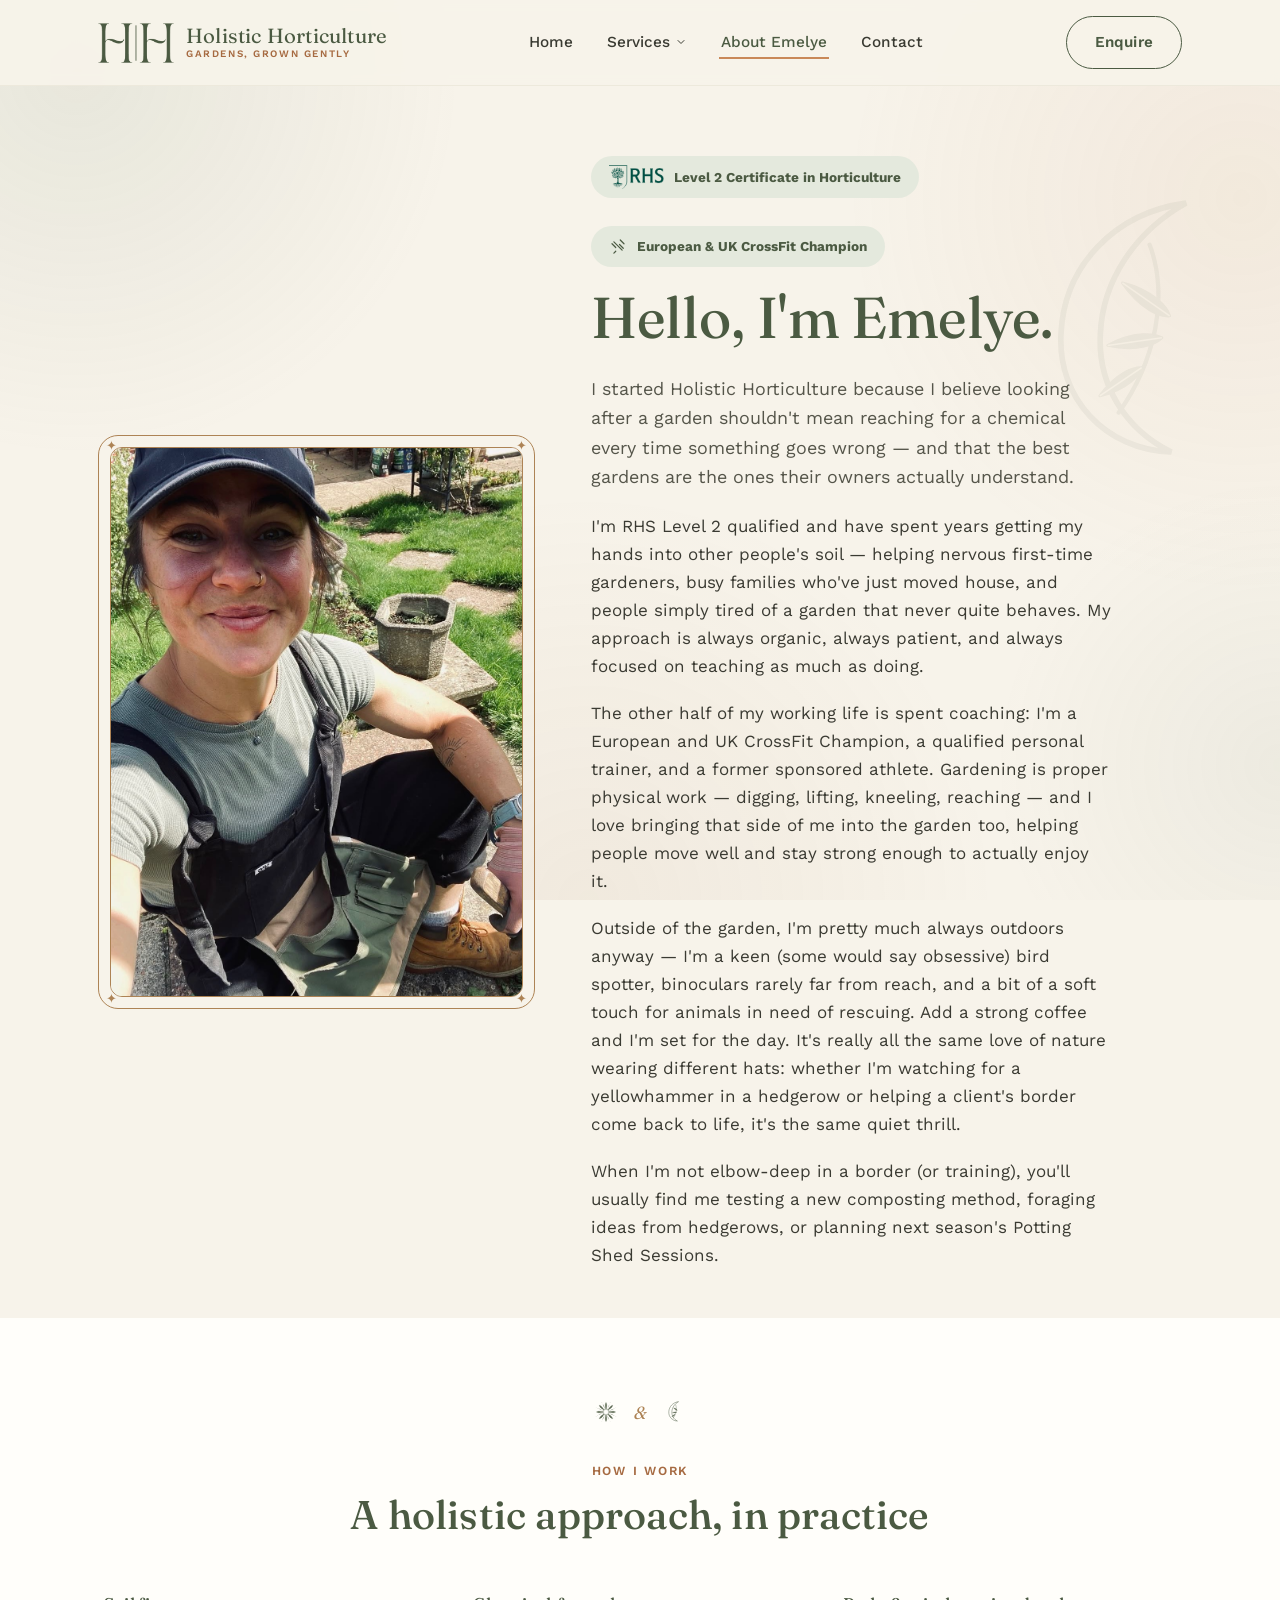
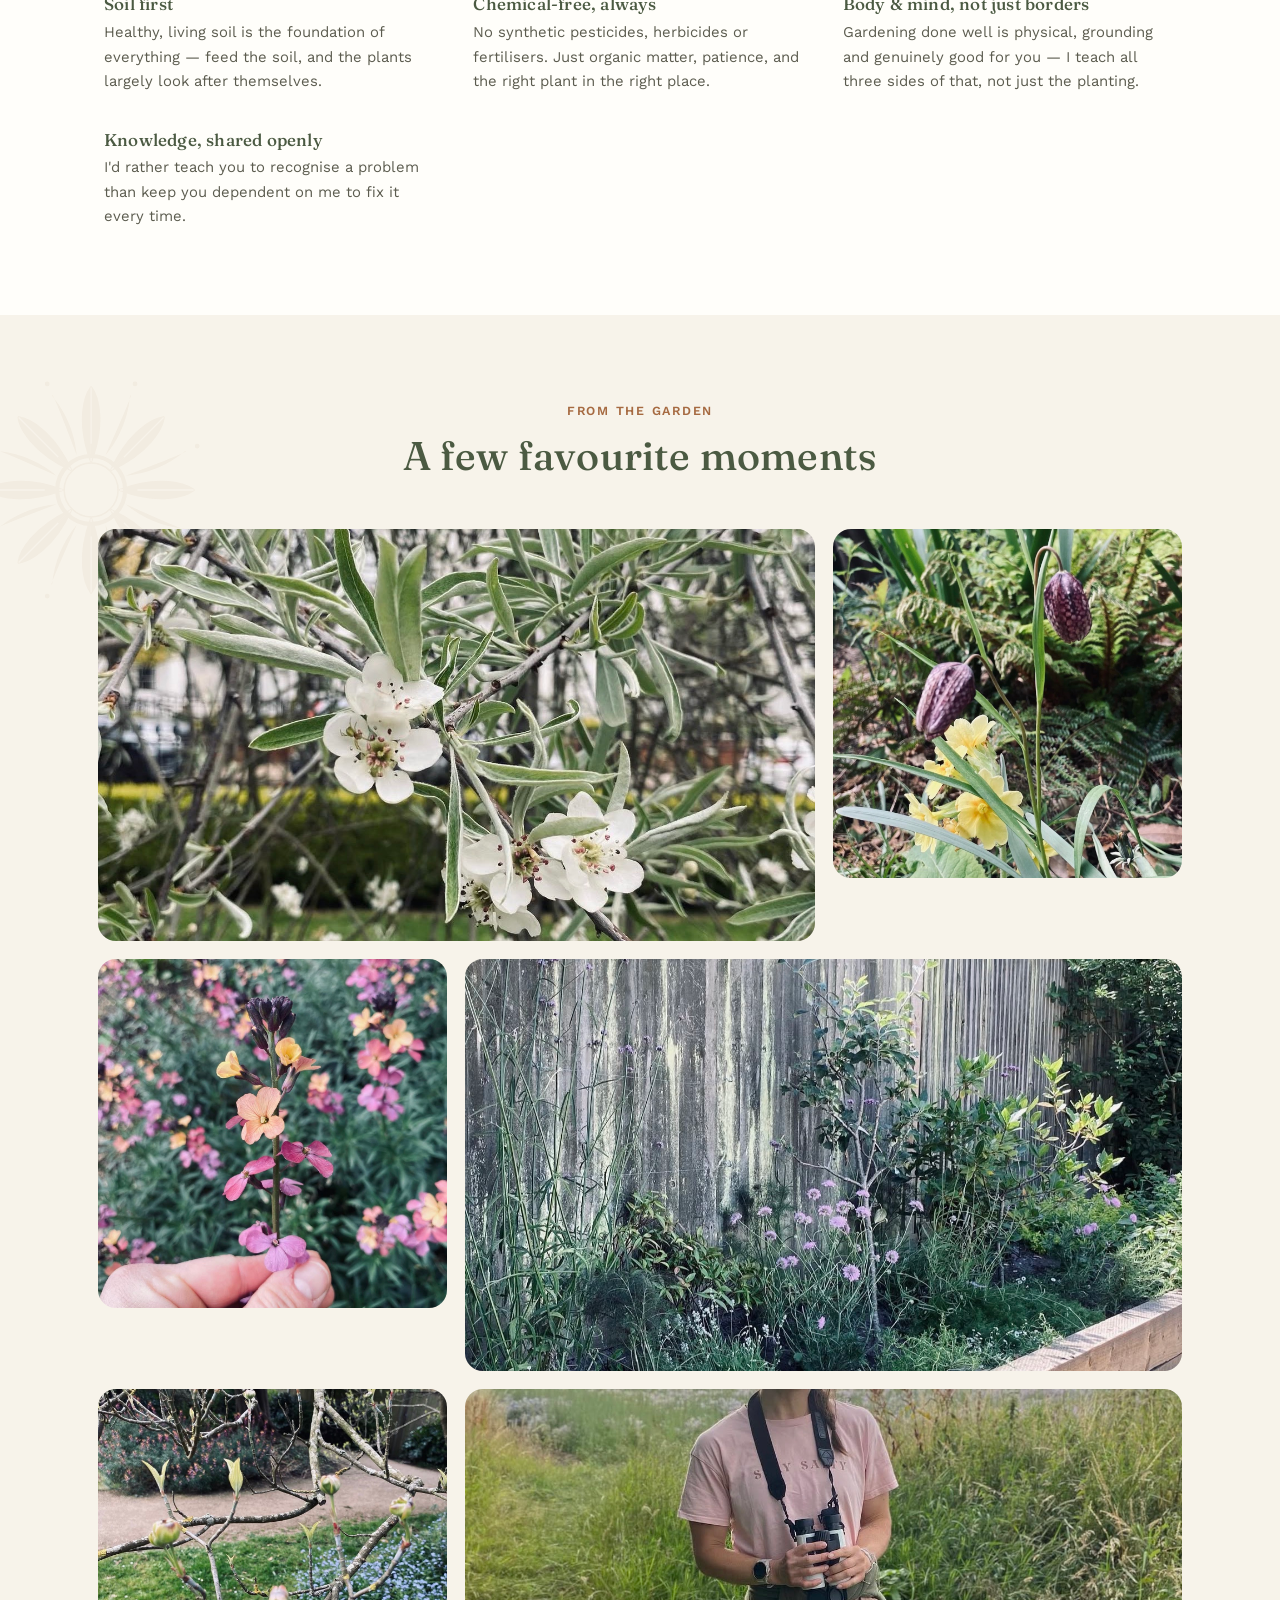
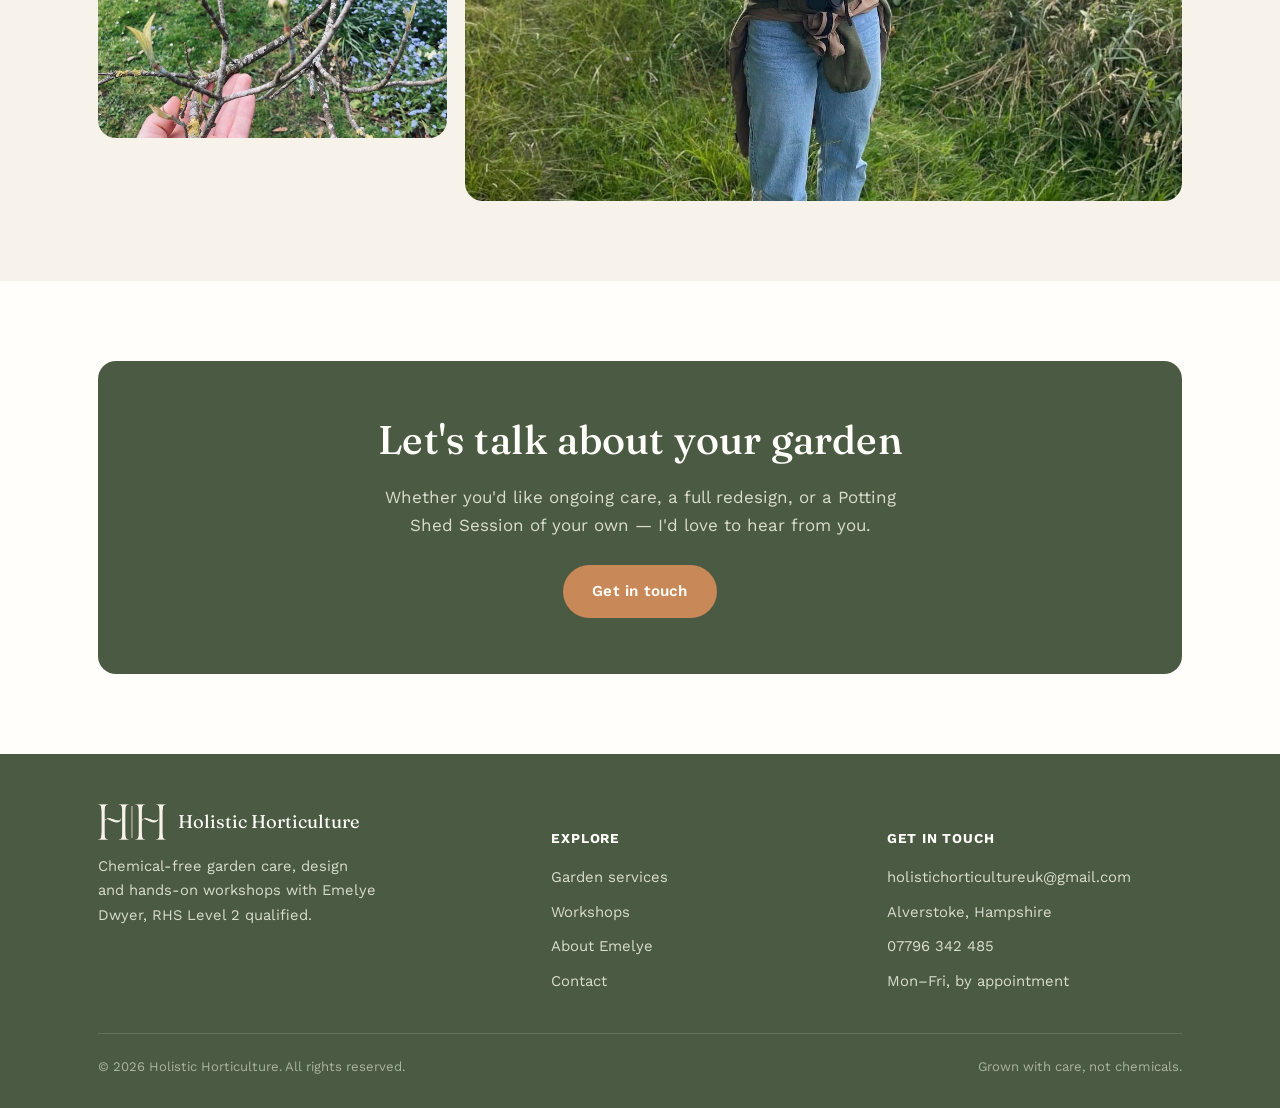
==== commit 922f7c0e: "Real logo, contact details, and full service content from HH list" ====
--- a/about.html
+++ b/about.html
@@ -7,8 +7,7 @@
 <meta name="description" content="Meet Emelye Dwyer — RHS Level 2 qualified horticulturist, European & UK CrossFit Champion, and founder of Holistic Horticulture.">
 <link rel="preconnect" href="https://fonts.googleapis.com">
 <link href="https://fonts.googleapis.com/css2?family=Fraunces:opsz,wght@9..144,400..600&family=Work+Sans:wght@400;500;600;700&display=swap" rel="stylesheet">
-<link rel="icon" type="image/svg+xml" href="assets/svg/favicon.svg">
-<link rel="alternate icon" href="assets/png/favicon-32.png">
+<link rel="icon" type="image/png" href="assets/png/favicon-32.png">
 <link rel="apple-touch-icon" href="assets/png/favicon-180.png">
 <link rel="stylesheet" href="styles.css">
 </head>
@@ -17,7 +16,7 @@
 <header class="site-header">
   <div class="nav-row">
     <a href="index.html" class="brand">
-      <img src="assets/svg/holistic-horticulture-sun.svg" alt="" width="40" height="40">
+      <img src="assets/logos/hh-lockup.png" alt="Holistic Horticulture" width="76" height="40">
       <span class="brand-word">Holistic Horticulture<small>Gardens, grown gently</small></span>
     </a>
     <nav class="main-nav">
@@ -163,7 +162,7 @@
     <div class="footer-grid">
       <div>
         <div class="footer-brand">
-          <img src="assets/svg/holistic-horticulture-sun-reversed.svg" alt="" width="36" height="36">
+          <img src="assets/logos/hh-lockup-reversed.png" alt="Holistic Horticulture" width="68" height="36">
           <span>Holistic Horticulture</span>
         </div>
         <p style="max-width:280px; font-size:0.92rem;">Chemical-free garden care, design and hands-on workshops with Emelye Dwyer, RHS Level 2 qualified.</p>
@@ -180,8 +179,9 @@
       <div>
         <h5>Get in touch</h5>
         <ul>
-          <li>hello@holistichorticulture.co.uk</li>
-          <li>Based in &mdash; your town/county here</li>
+          <li>holistichorticultureuk@gmail.com</li>
+          <li>Alverstoke, Hampshire</li>
+          <li>07796 342 485</li>
           <li>Mon&ndash;Fri, by appointment</li>
         </ul>
       </div>
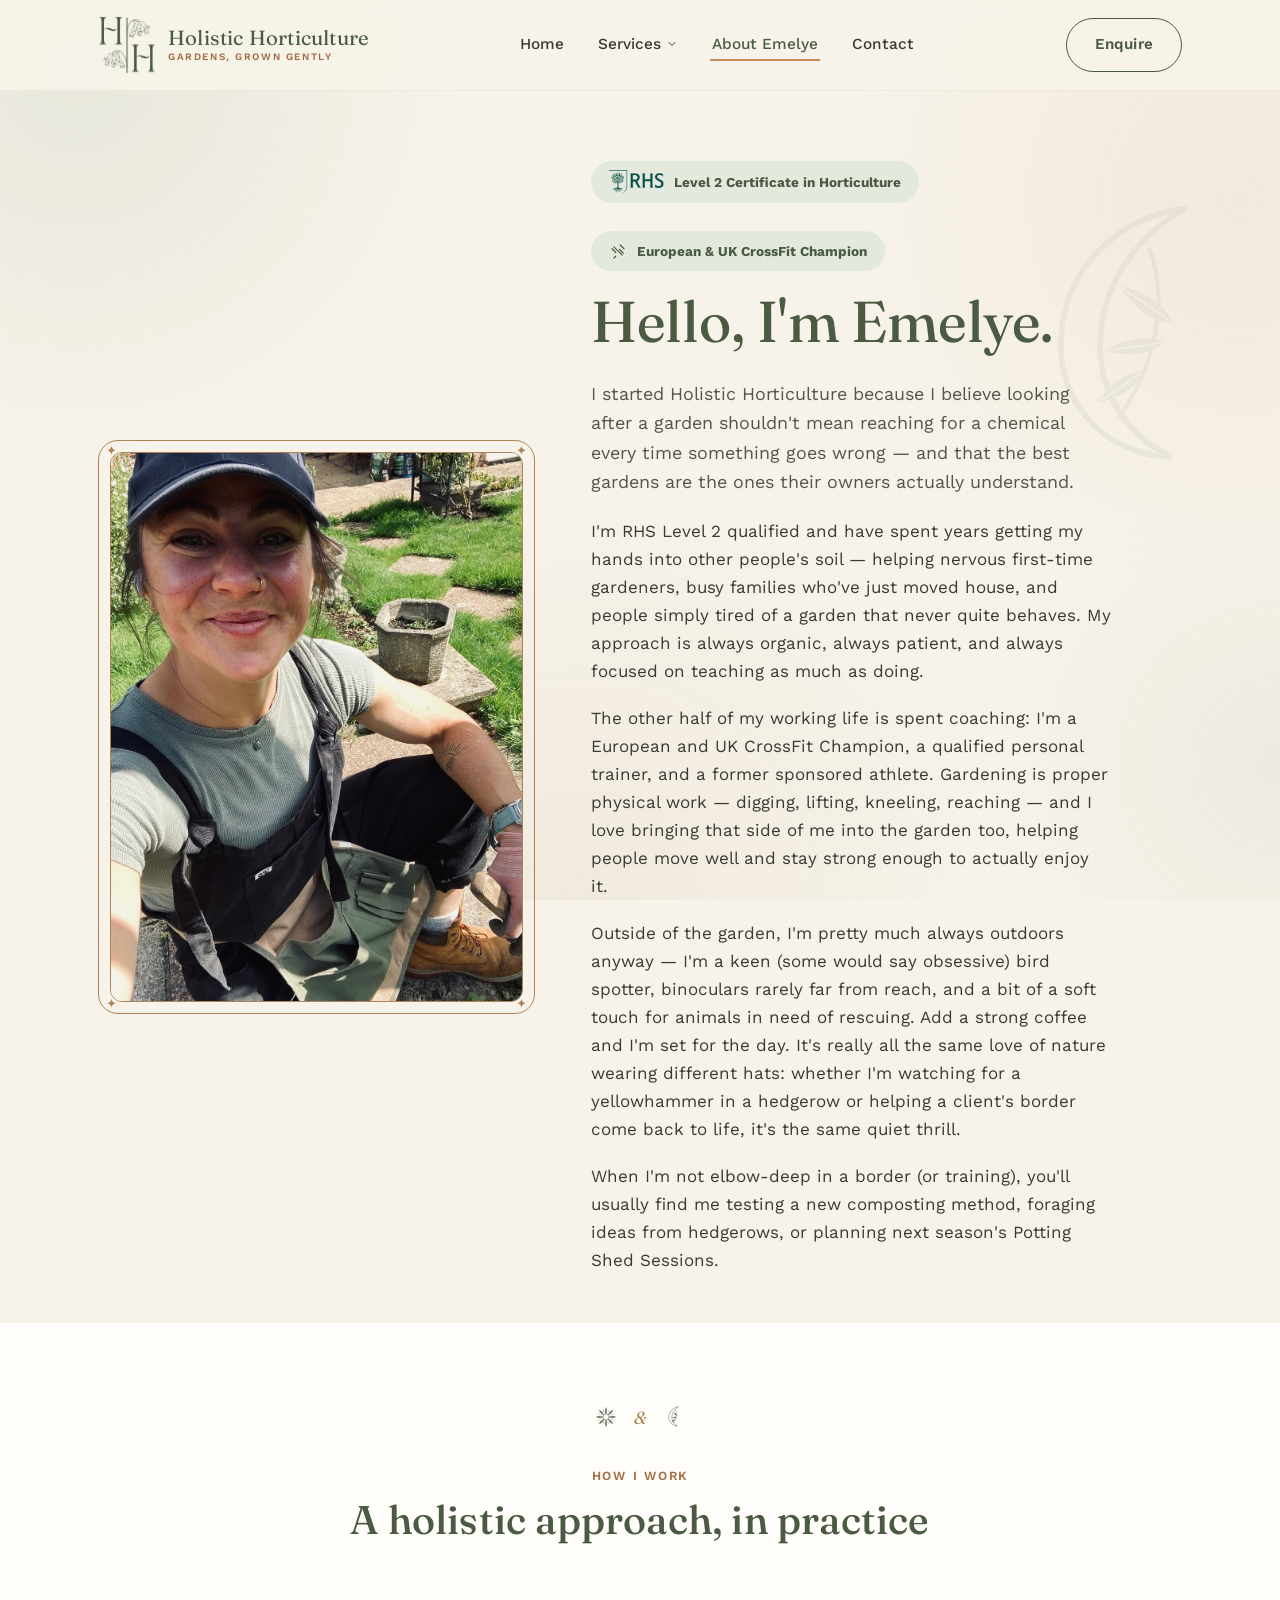
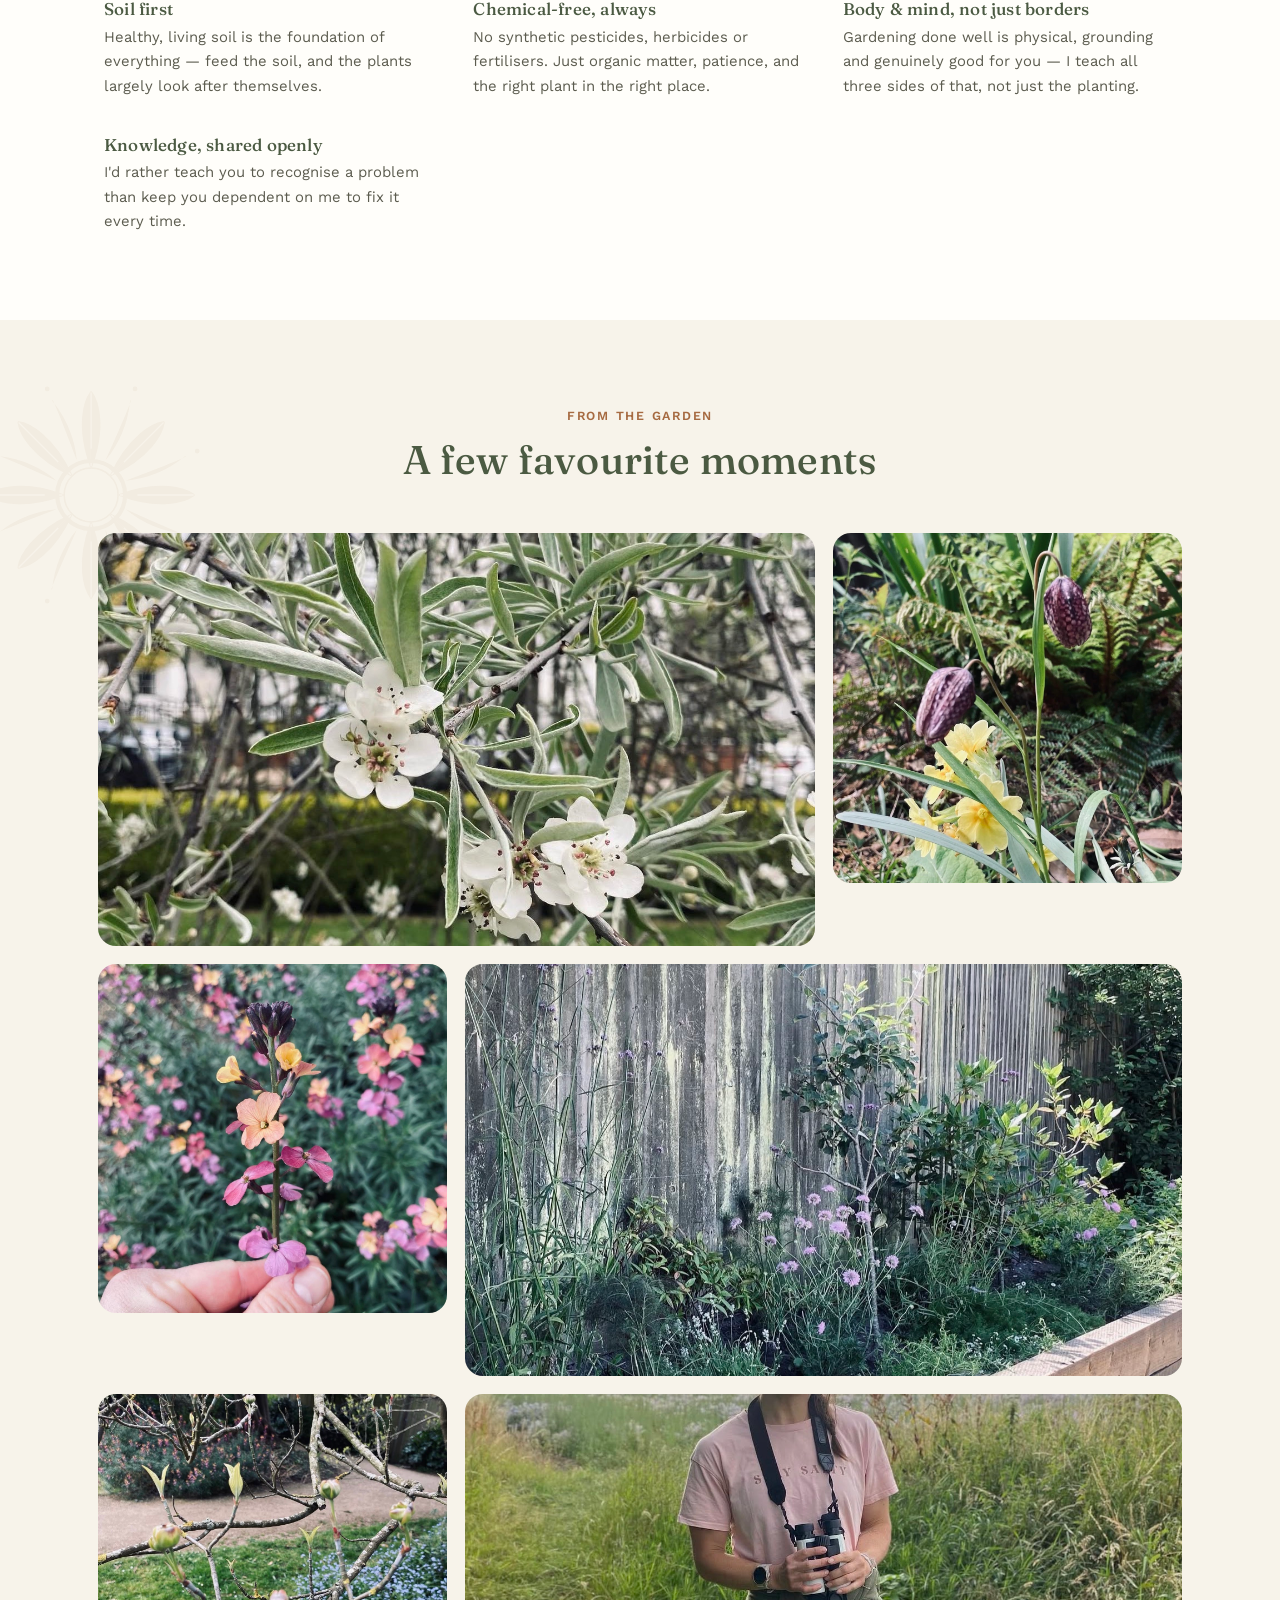
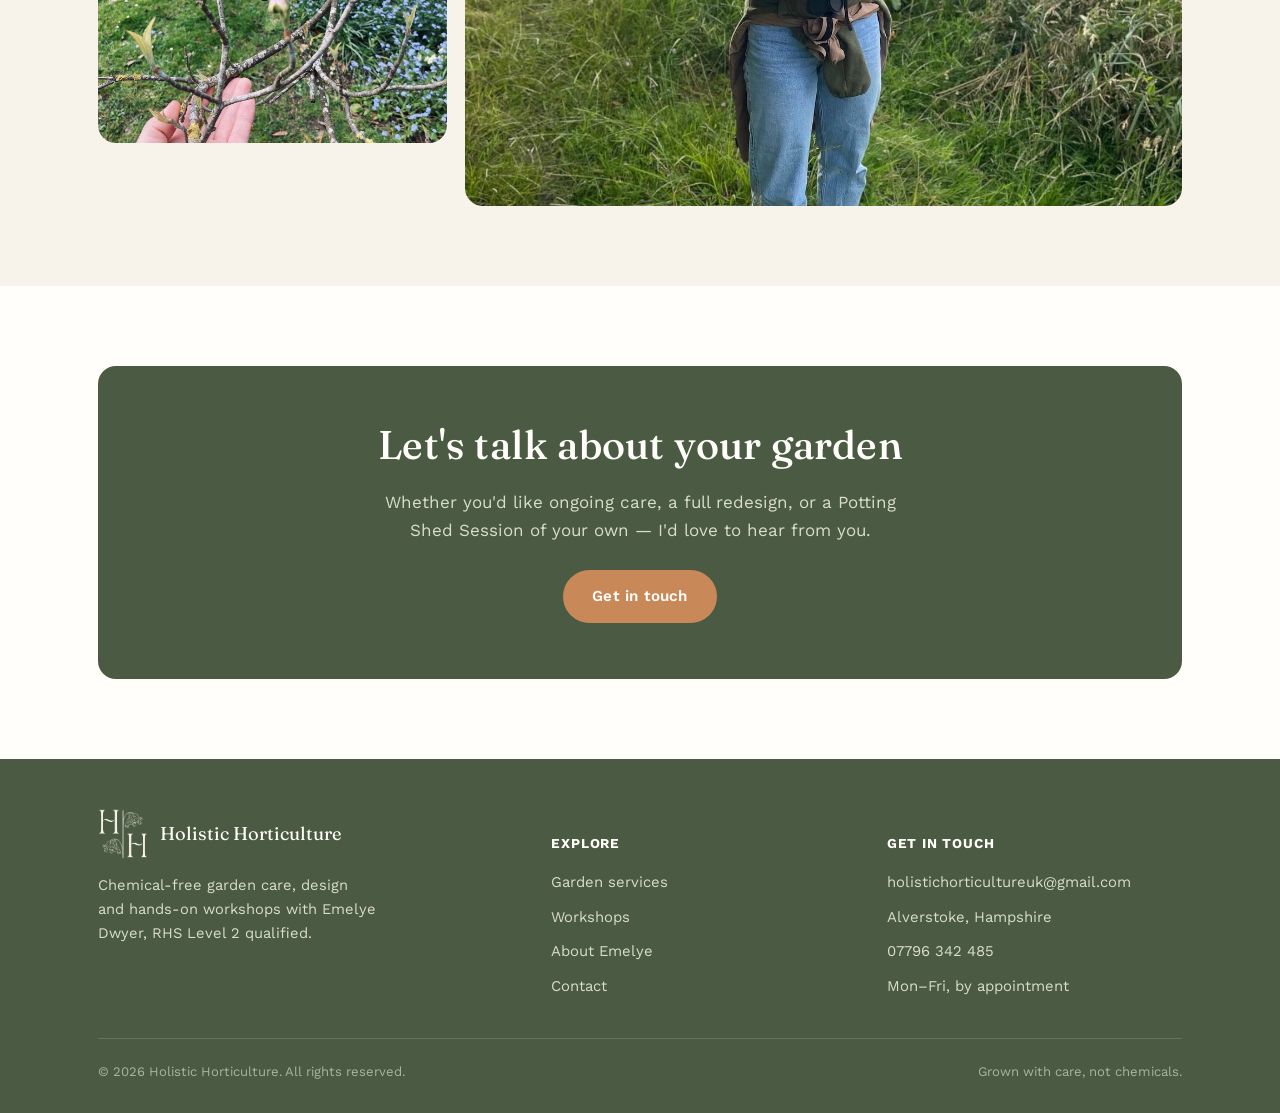
==== commit a1f1b34b: "Use full illustrated logo in header and footer" ====
--- a/about.html
+++ b/about.html
@@ -16,7 +16,7 @@
 <header class="site-header">
   <div class="nav-row">
     <a href="index.html" class="brand">
-      <img src="assets/logos/hh-lockup.png" alt="Holistic Horticulture" width="76" height="40">
+      <img src="assets/logos/hh-monogram-full.png" alt="Holistic Horticulture" width="58" height="58">
       <span class="brand-word">Holistic Horticulture<small>Gardens, grown gently</small></span>
     </a>
     <nav class="main-nav">
@@ -162,7 +162,7 @@
     <div class="footer-grid">
       <div>
         <div class="footer-brand">
-          <img src="assets/logos/hh-lockup-reversed.png" alt="Holistic Horticulture" width="68" height="36">
+          <img src="assets/logos/hh-monogram-full-reversed.png" alt="Holistic Horticulture" width="50" height="50">
           <span>Holistic Horticulture</span>
         </div>
         <p style="max-width:280px; font-size:0.92rem;">Chemical-free garden care, design and hands-on workshops with Emelye Dwyer, RHS Level 2 qualified.</p>
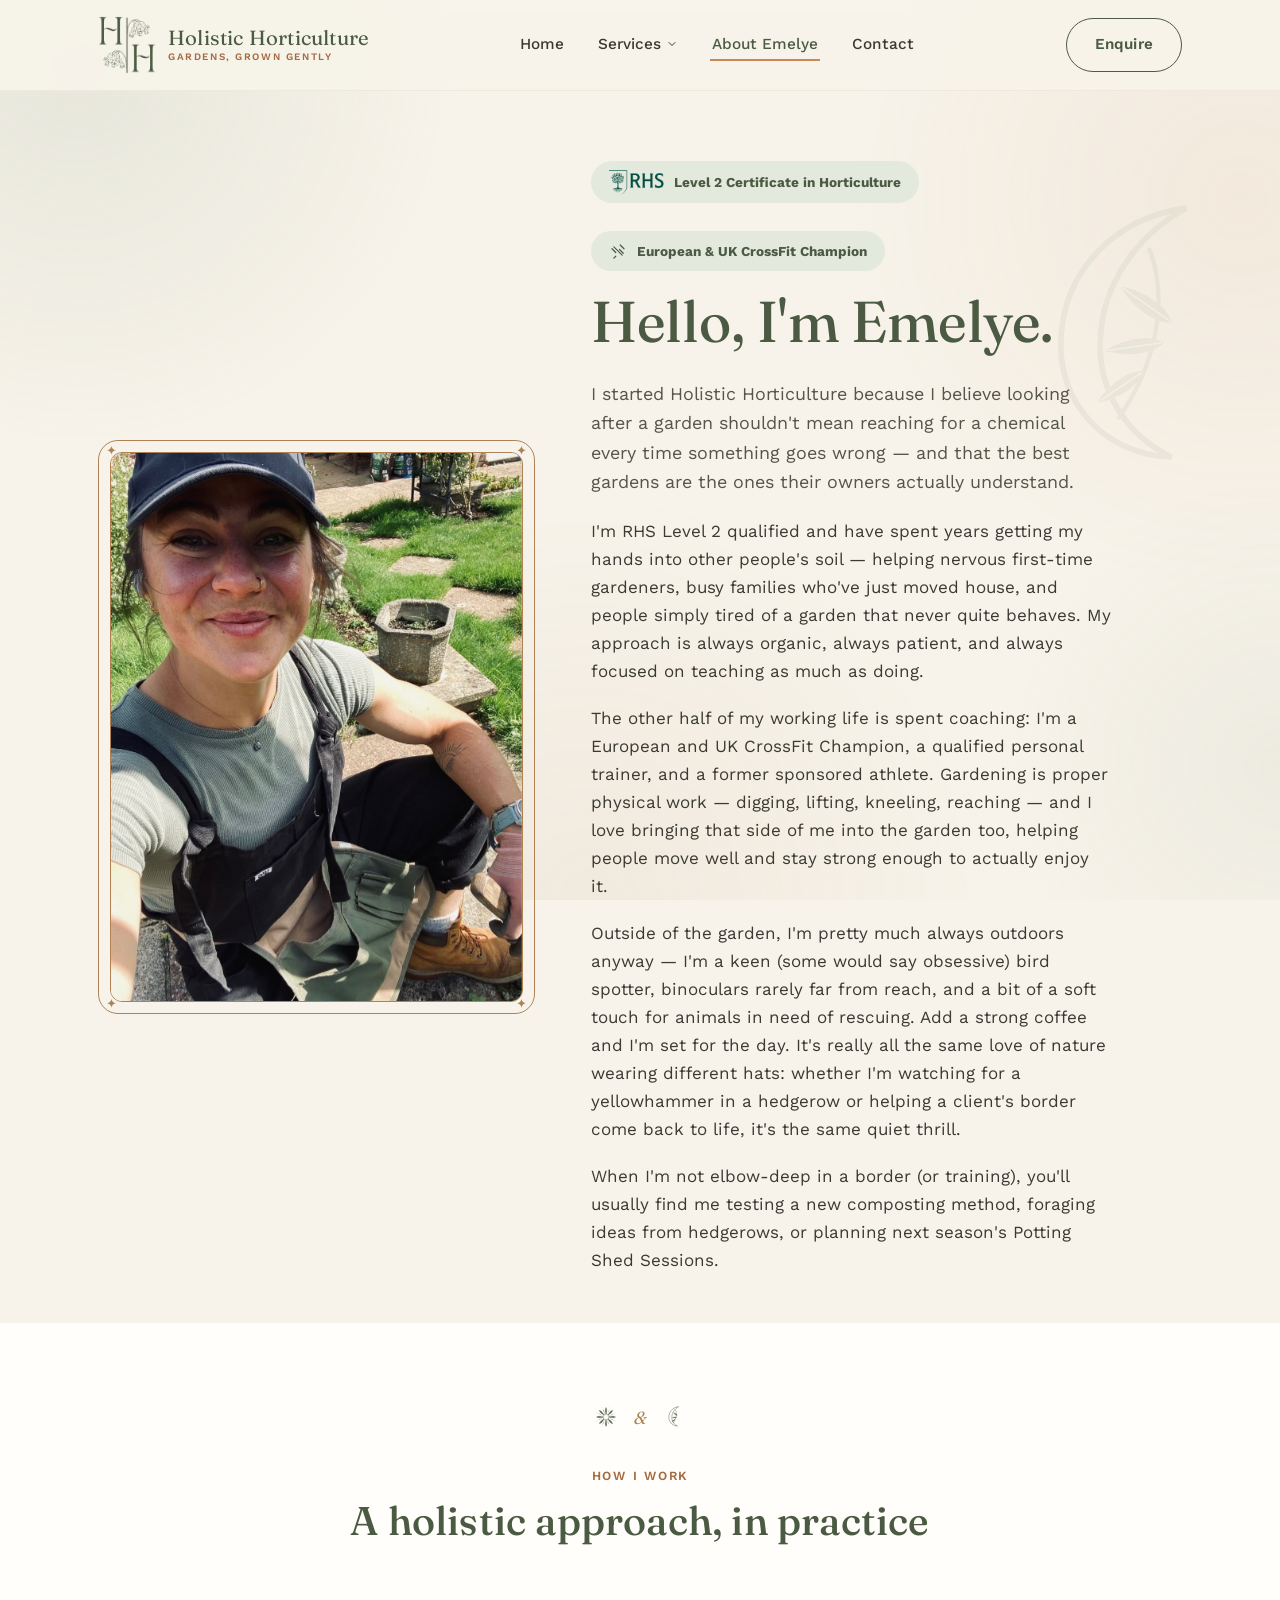
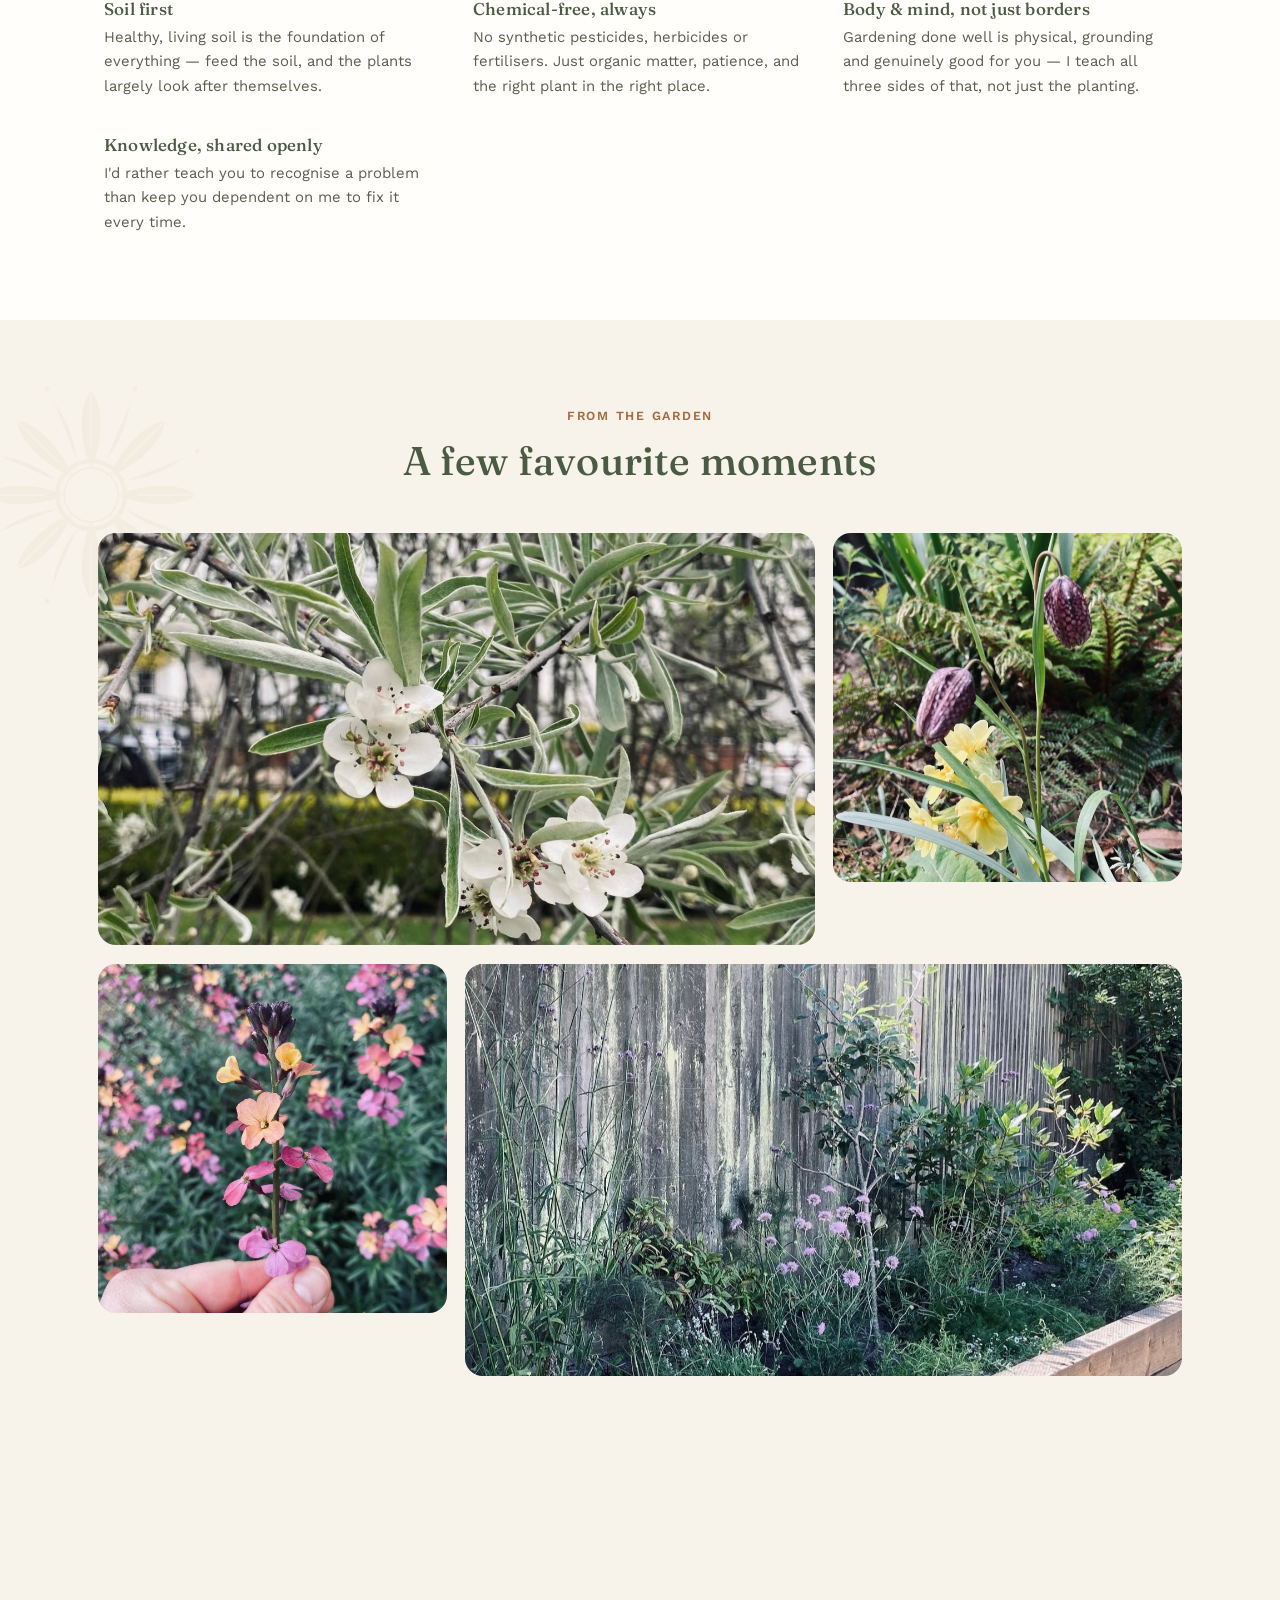
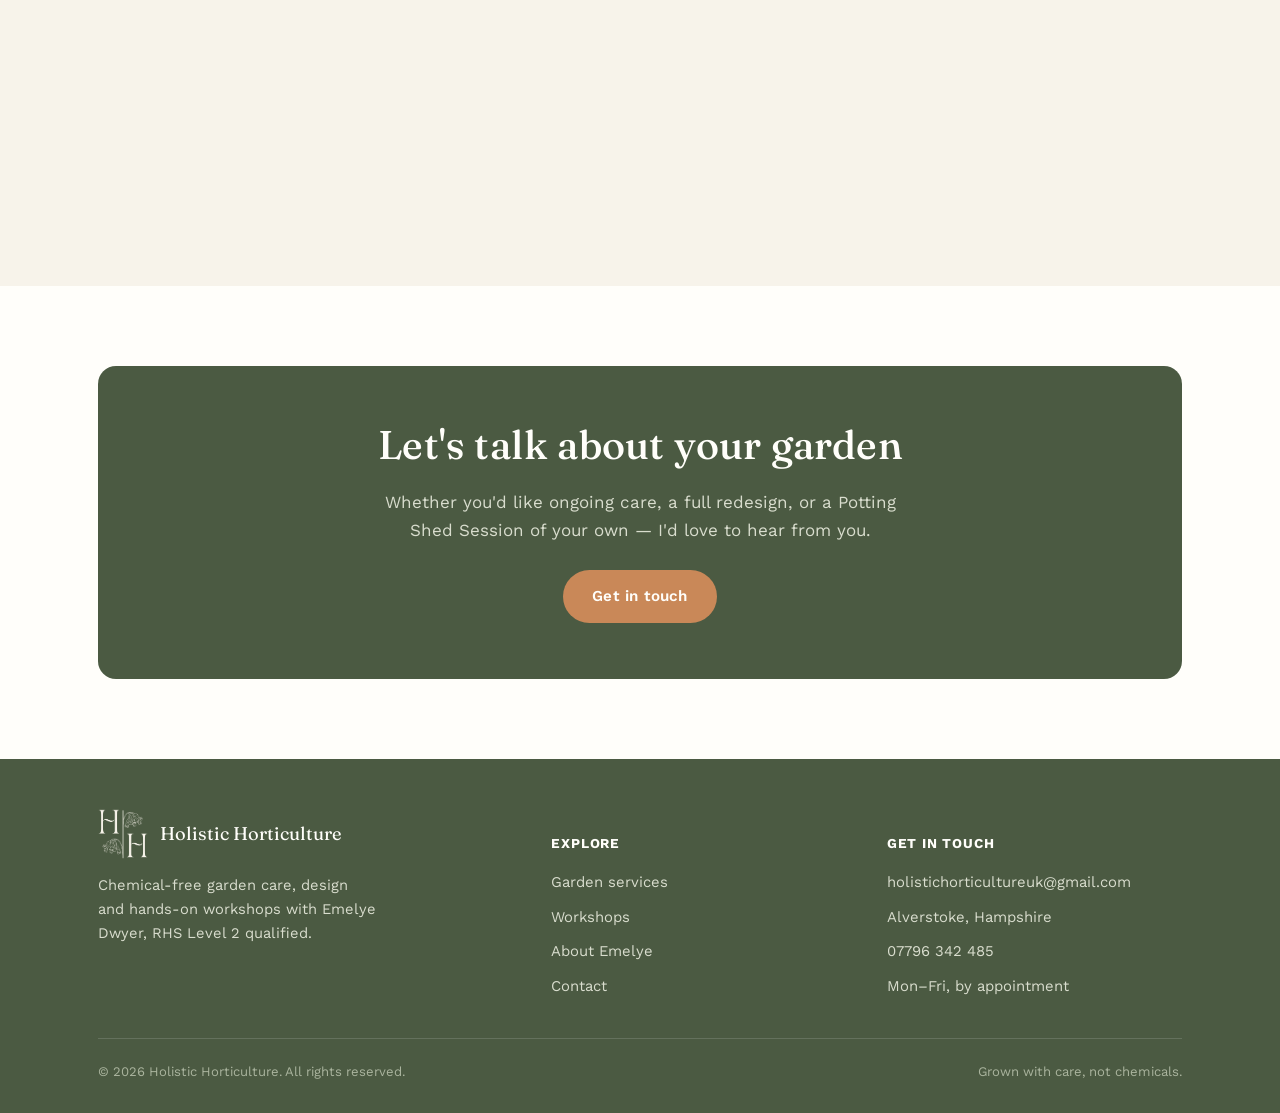
==== commit 65d75461: "Add files via upload" ====
--- a/about.html
+++ b/about.html
@@ -136,10 +136,10 @@
           <img src="assets/photos/flowerbed-by-fence.jpg" alt="A finished flower bed in bloom along a garden fence">
         </div>
         <div class="photo" style="aspect-ratio:1/1;">
-          <img src="assets/photos/buds-in-hand.jpg" alt="A hand gently holding a branch of spring buds">
+          <img src="assets/photos/emelye-camellias-square.jpg" alt="Emelye smiling, in a garden full of blooming camellias">
         </div>
         <div class="photo" style="aspect-ratio:2/1.15;">
-          <img src="assets/photos/emelye-field-binoculars.jpg" alt="Emelye standing in a wildflower field holding binoculars">
+          <img src="assets/photos/emelye-field-binoculars-banner.jpg" alt="Emelye standing in a wildflower field holding binoculars">
         </div>
       </div>
     </div>
--- a/styles.css
+++ b/styles.css
@@ -478,11 +478,18 @@
 
 /* ---------------- Service cards ---------------- */
 .card-grid{
-  display:grid;
-  grid-template-columns: repeat(auto-fit, minmax(240px, 1fr));
+  display:flex;
+  flex-wrap: wrap;
+  justify-content: center;
   gap: 28px;
 }
-@media (max-width: 640px){ .card-grid{ grid-template-columns: 1fr; } }
+.card-grid .card{
+  flex: 1 1 260px;
+  max-width: 340px;
+}
+@media (max-width: 640px){
+  .card-grid .card{ flex-basis: 100%; max-width: 440px; }
+}
 
 .card{
   background: var(--paper);
@@ -728,9 +735,17 @@
 
 /* ---------------- Service hub cards (services.html overview) ---------------- */
 .service-hub-grid{
-  display:grid;
-  grid-template-columns: repeat(auto-fit, minmax(280px, 1fr));
+  display:flex;
+  flex-wrap: wrap;
+  justify-content: center;
   gap: 28px;
+}
+.service-hub-grid .service-hub-card{
+  flex: 1 1 300px;
+  max-width: 360px;
+}
+@media (max-width: 680px){
+  .service-hub-grid .service-hub-card{ flex-basis: 100%; max-width: 440px; }
 }
 .service-hub-card{
   display:flex;
@@ -789,11 +804,18 @@
 
 /* ---------------- Pricing / packages ---------------- */
 .price-grid{
-  display:grid;
-  grid-template-columns: repeat(auto-fit, minmax(230px, 1fr));
+  display:flex;
+  flex-wrap: wrap;
+  justify-content: center;
   gap: 26px;
 }
-@media (max-width: 640px){ .price-grid{ grid-template-columns:1fr; } }
+.price-grid .price-card{
+  flex: 1 1 240px;
+  max-width: 300px;
+}
+@media (max-width: 640px){
+  .price-grid .price-card{ flex-basis: 100%; max-width: 420px; }
+}
 
 .price-card .price.custom{ font-size: 1.3rem; }
 .price-card .note{ font-size: 0.82rem; color:#7a7a6c; margin: -10px 0 18px; }
@@ -957,3 +979,41 @@
 /* utility */
 .center{ text-align:center; }
 .mt-0{ margin-top:0; }
+
+/* ---------------- Scroll reveal — soft, smooth entrance as content
+   comes into view. Applied broadly via JS (see script.js); CSS here
+   just defines the resting/revealed states and the easing. ---------------- */
+.reveal-up{
+  opacity: 0;
+  transform: translateY(28px);
+  transition: opacity 0.8s cubic-bezier(.22,.61,.36,1), transform 0.8s cubic-bezier(.22,.61,.36,1);
+  will-change: opacity, transform;
+}
+.reveal-up.in-view{
+  opacity: 1;
+  transform: translateY(0);
+}
+/* gentle stagger within a row/group — JS sets --reveal-i per element */
+.reveal-up{ transition-delay: calc(var(--reveal-i, 0) * 90ms); }
+
+@media (prefers-reduced-motion: reduce){
+  .reveal-up{ opacity:1; transform:none; transition:none; }
+}
+
+/* subtle continuous life on primary buttons — soft breathing shadow */
+.btn-primary{
+  transition: transform .15s ease, background .2s ease, box-shadow .4s ease;
+}
+.btn-primary:hover{ box-shadow: 0 10px 24px -10px rgba(75,90,66,0.45); }
+
+/* smoother image reveal within frames — gentle scale-in on load */
+.photo img, .tarot-frame-inner img{
+  animation: photo-settle .9s cubic-bezier(.22,.61,.36,1) both;
+}
+@keyframes photo-settle{
+  from{ opacity:0; transform: scale(1.04); }
+  to{ opacity:1; transform: scale(1); }
+}
+@media (prefers-reduced-motion: reduce){
+  .photo img, .tarot-frame-inner img{ animation:none; }
+}
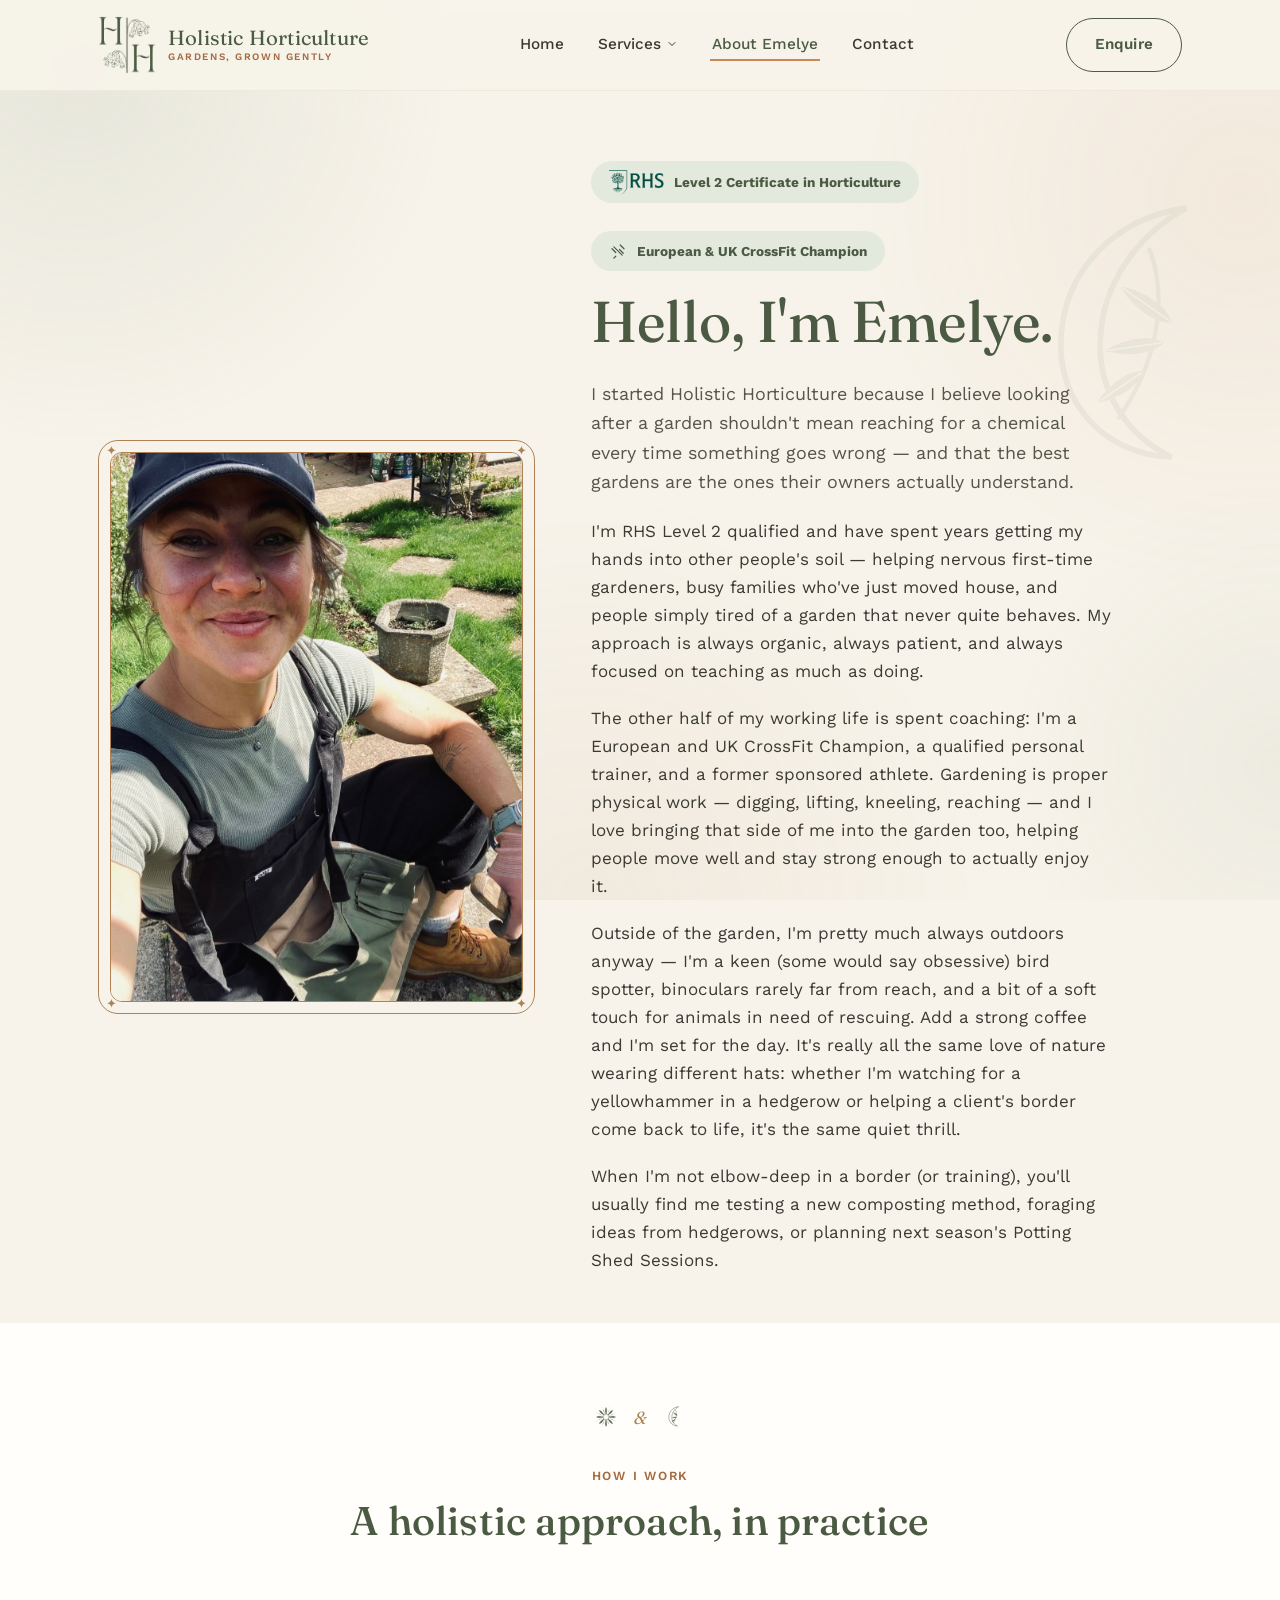
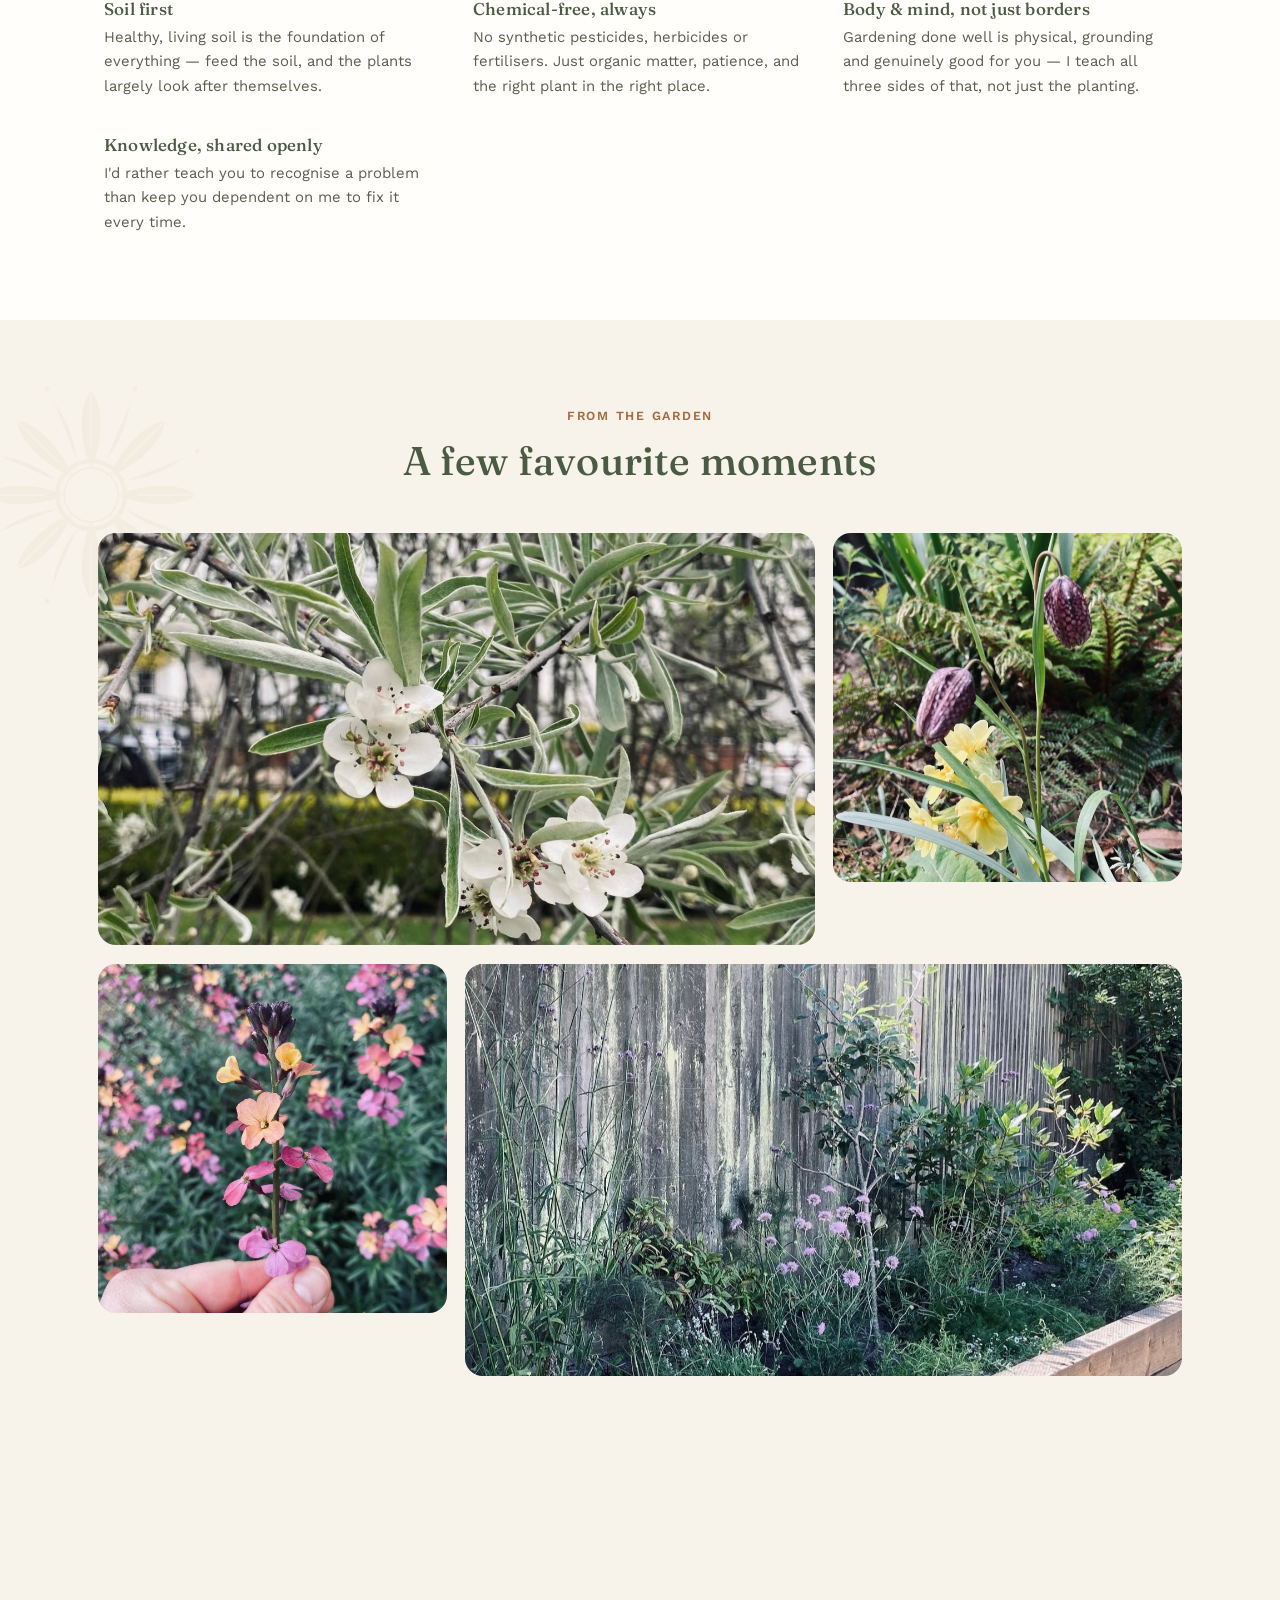
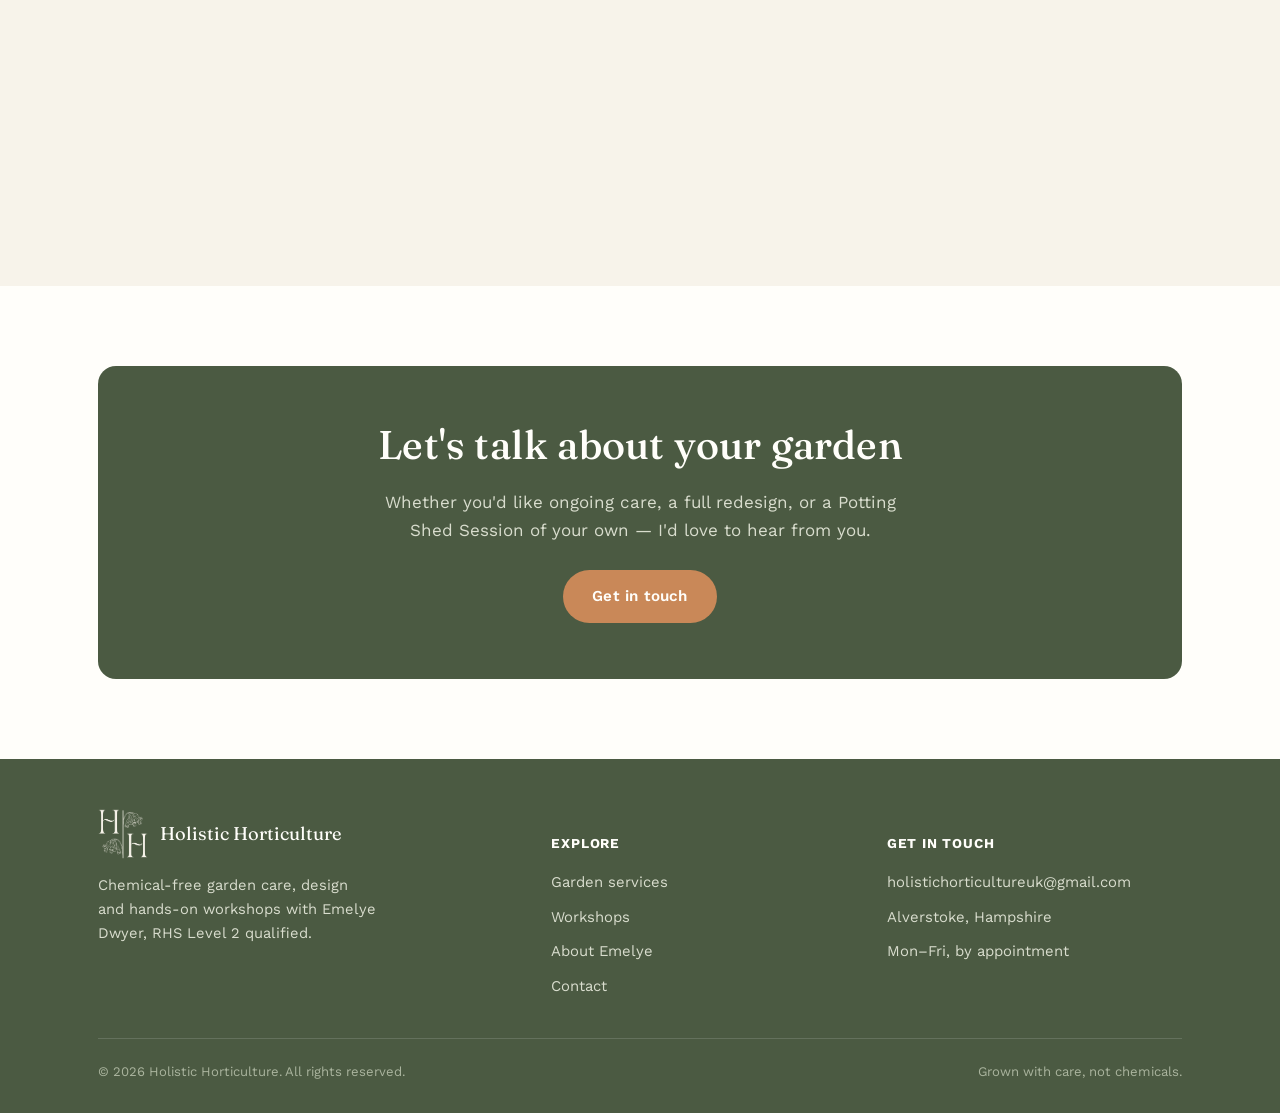
==== commit c348377f: "Add files via upload" ====
--- a/about.html
+++ b/about.html
@@ -181,7 +181,6 @@
         <ul>
           <li>holistichorticultureuk@gmail.com</li>
           <li>Alverstoke, Hampshire</li>
-          <li>07796 342 485</li>
           <li>Mon&ndash;Fri, by appointment</li>
         </ul>
       </div>
--- a/styles.css
+++ b/styles.css
@@ -485,10 +485,11 @@
 }
 .card-grid .card{
   flex: 1 1 260px;
+  min-width: 260px;
   max-width: 340px;
 }
 @media (max-width: 640px){
-  .card-grid .card{ flex-basis: 100%; max-width: 440px; }
+  .card-grid .card{ flex-basis: 100%; min-width: 0; max-width: 440px; }
 }
 
 .card{
@@ -742,10 +743,11 @@
 }
 .service-hub-grid .service-hub-card{
   flex: 1 1 300px;
+  min-width: 300px;
   max-width: 360px;
 }
 @media (max-width: 680px){
-  .service-hub-grid .service-hub-card{ flex-basis: 100%; max-width: 440px; }
+  .service-hub-grid .service-hub-card{ flex-basis: 100%; min-width: 0; max-width: 440px; }
 }
 .service-hub-card{
   display:flex;
@@ -811,10 +813,11 @@
 }
 .price-grid .price-card{
   flex: 1 1 240px;
+  min-width: 240px;
   max-width: 300px;
 }
 @media (max-width: 640px){
-  .price-grid .price-card{ flex-basis: 100%; max-width: 420px; }
+  .price-grid .price-card{ flex-basis: 100%; min-width: 0; max-width: 420px; }
 }
 
 .price-card .price.custom{ font-size: 1.3rem; }
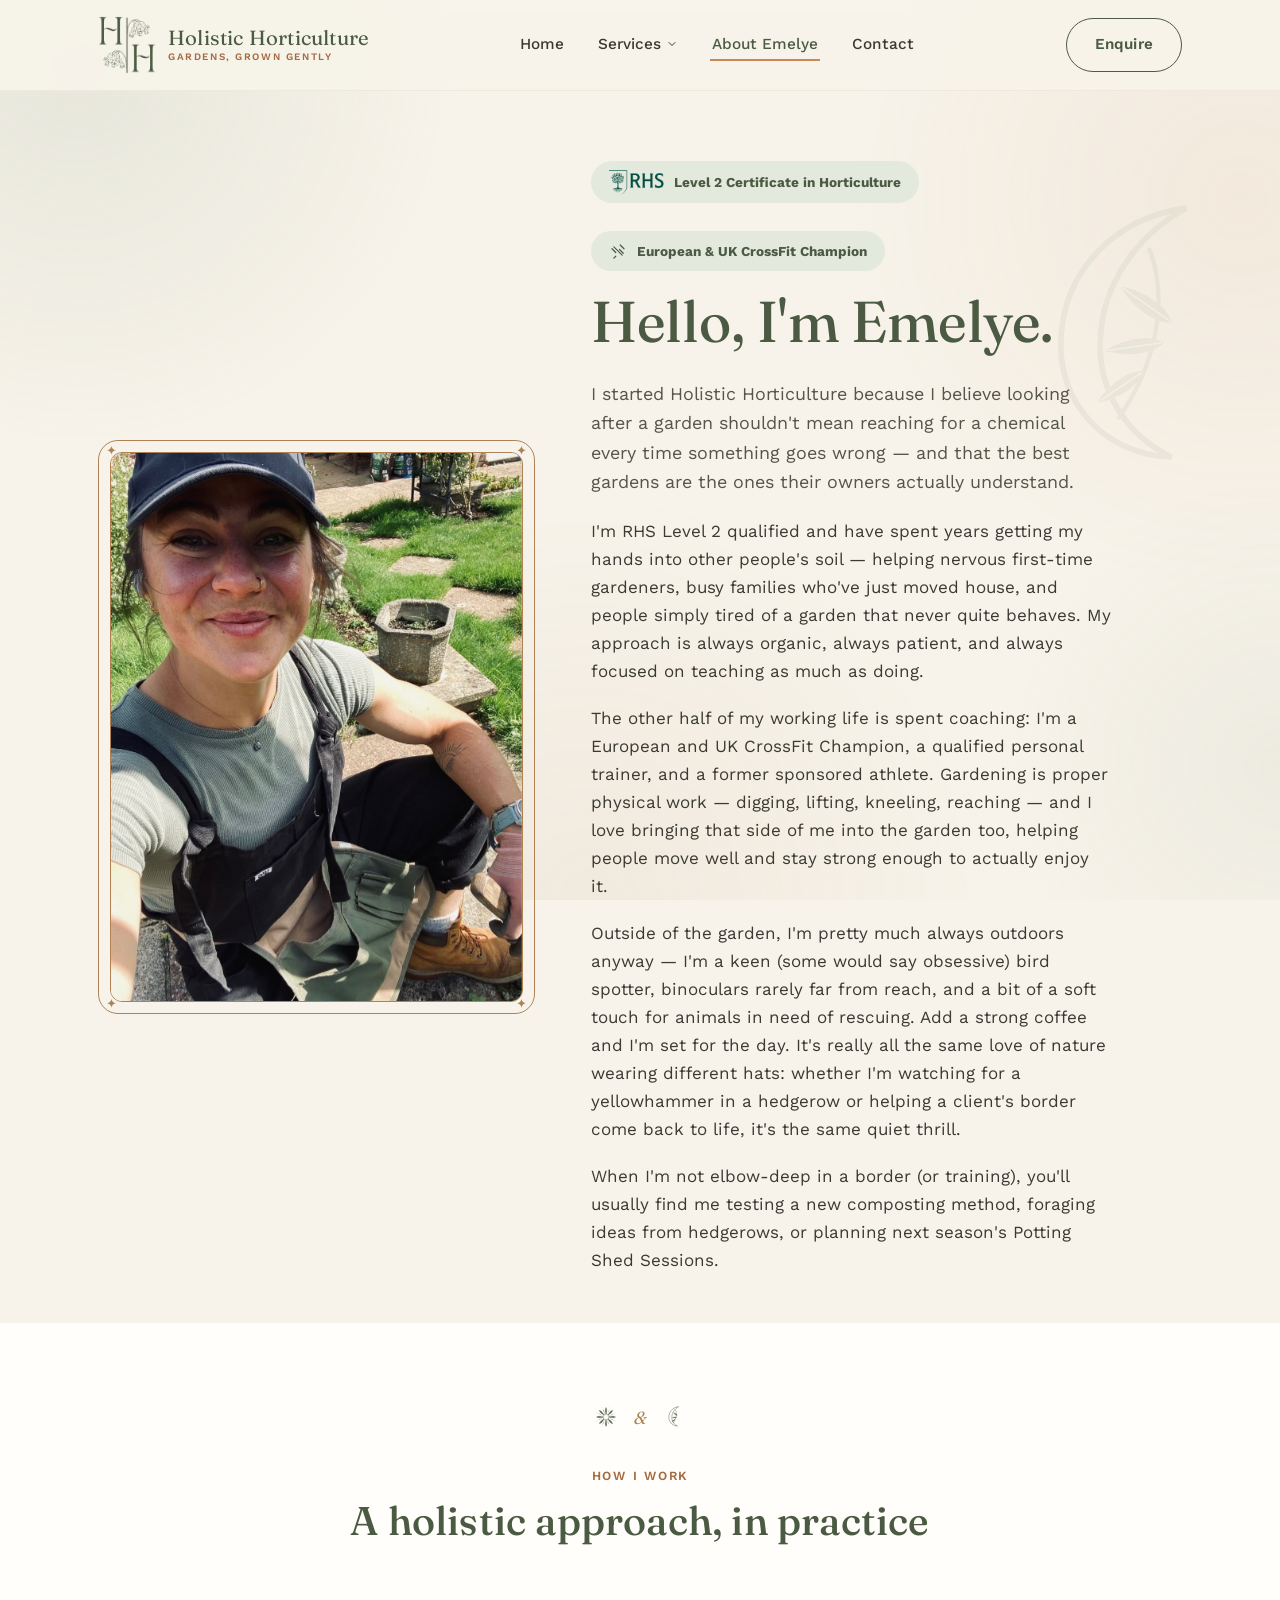
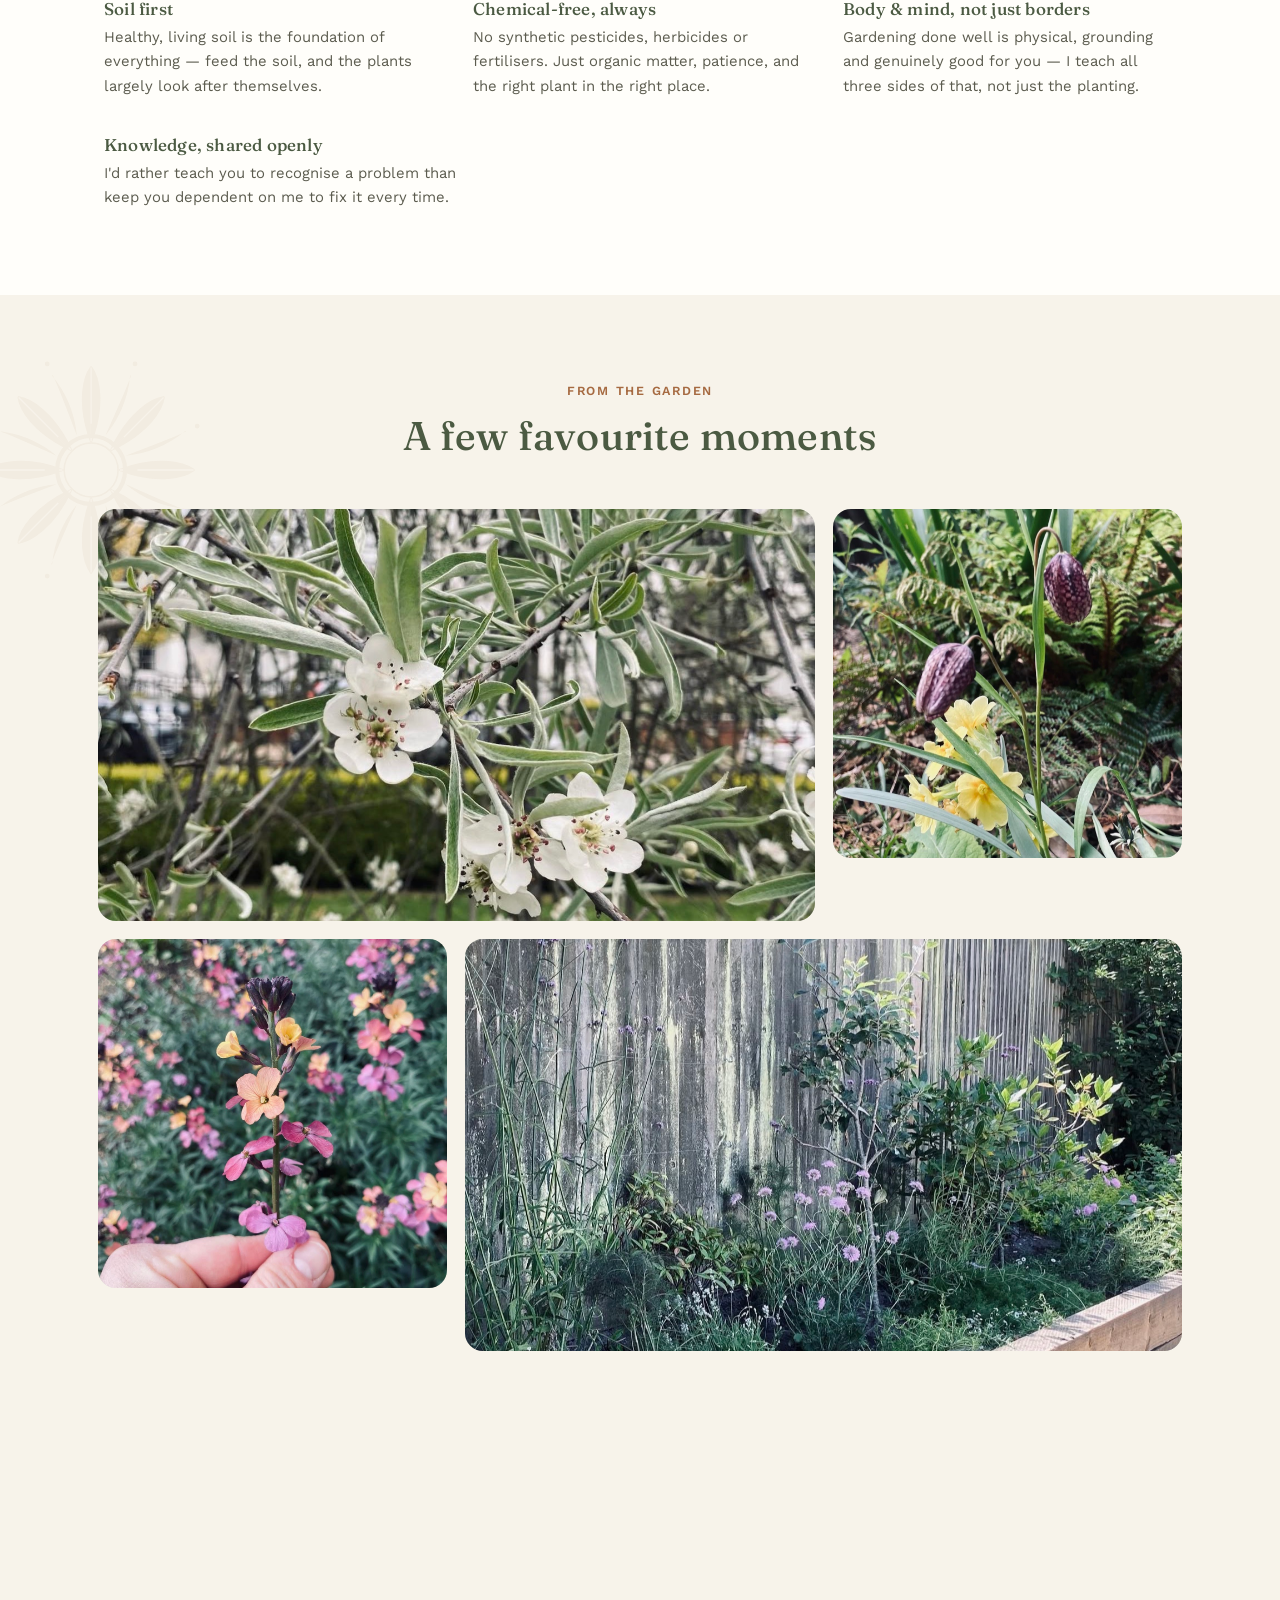
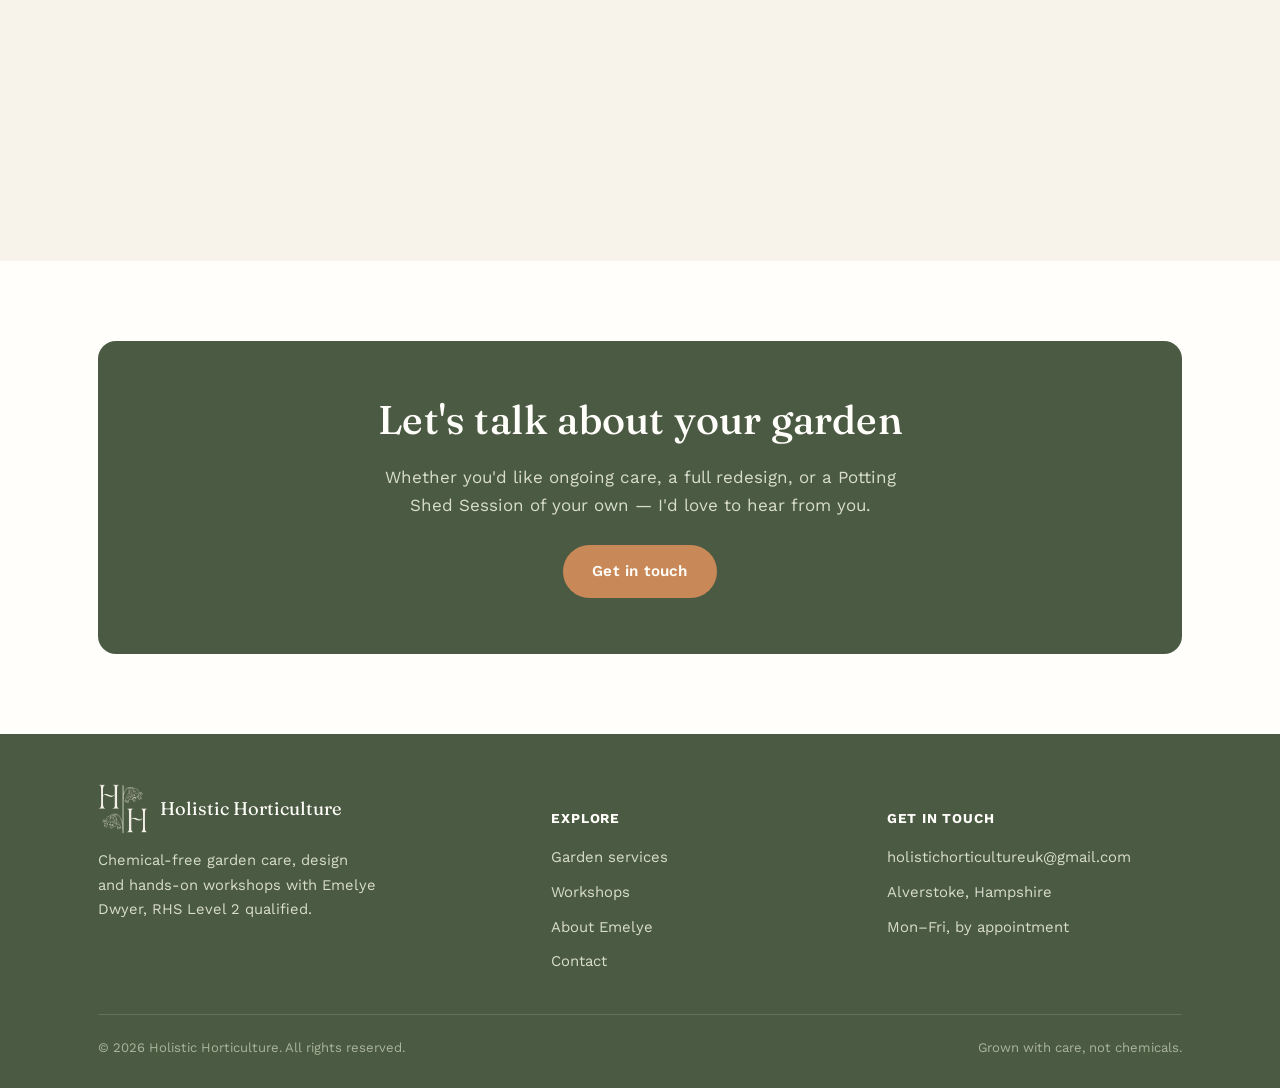
==== commit 25408928: "Add files via upload" ====
--- a/about.html
+++ b/about.html
@@ -15,32 +15,32 @@
 
 <header class="site-header">
   <div class="nav-row">
-    <a href="index.html" class="brand">
+    <a href="/" class="brand">
       <img src="assets/logos/hh-monogram-full.png" alt="Holistic Horticulture" width="58" height="58">
       <span class="brand-word">Holistic Horticulture<small>Gardens, grown gently</small></span>
     </a>
     <nav class="main-nav">
       <ul>
-        <li><a href="index.html">Home</a></li>
+        <li><a href="/">Home</a></li>
         <li class="nav-dropdown">
           <button class="nav-dropdown-toggle" type="button" aria-expanded="false">Services
             <svg viewBox="0 0 24 24" fill="none"><path d="M6 9l6 6 6-6" stroke="currentColor" stroke-width="2" stroke-linecap="round" stroke-linejoin="round"/></svg>
           </button>
           <ul class="nav-dropdown-menu">
-            <li><a href="services.html">All Services</a></li>
-            <li><a href="garden-care.html">Organic Garden Care</a></li>
-            <li><a href="garden-design.html">Garden Design &amp; Planning</a></li>
-            <li><a href="workshops.html">The Potting Shed Sessions</a></li>
-            <li><a href="garden-fitness.html">Garden-Ready Fitness</a></li>
-            <li><a href="consultancy.html">Consultancy</a></li>
+            <li><a href="services">All Services</a></li>
+            <li><a href="garden-care">Organic Garden Care</a></li>
+            <li><a href="garden-design">Garden Design &amp; Planning</a></li>
+            <li><a href="workshops">The Potting Shed Sessions</a></li>
+            <li><a href="garden-fitness">Garden-Ready Fitness</a></li>
+            <li><a href="consultancy">Consultancy</a></li>
           </ul>
         </li>
-        <li><a href="about.html" class="active">About Emelye</a></li>
-        <li><a href="contact.html">Contact</a></li>
+        <li><a href="about" class="active">About Emelye</a></li>
+        <li><a href="contact">Contact</a></li>
       </ul>
     </nav>
     <div class="nav-cta">
-      <a href="contact.html" class="btn btn-ghost">Enquire</a>
+      <a href="contact" class="btn btn-ghost">Enquire</a>
       <button class="nav-toggle" aria-label="Toggle menu">
         <svg width="20" height="20" viewBox="0 0 24 24" fill="none"><path d="M3 6h18M3 12h18M3 18h18" stroke="var(--sage-dark)" stroke-width="2" stroke-linecap="round"/></svg>
       </button>
@@ -150,7 +150,7 @@
       <div class="cta-band">
         <h2>Let's talk about your garden</h2>
         <p>Whether you'd like ongoing care, a full redesign, or a Potting Shed Session of your own — I'd love to hear from you.</p>
-        <a href="contact.html" class="btn btn-primary">Get in touch</a>
+        <a href="contact" class="btn btn-primary">Get in touch</a>
       </div>
     </div>
   </section>
@@ -170,10 +170,10 @@
       <div>
         <h5>Explore</h5>
         <ul>
-          <li><a href="services.html">Garden services</a></li>
-          <li><a href="workshops.html">Workshops</a></li>
-          <li><a href="about.html">About Emelye</a></li>
-          <li><a href="contact.html">Contact</a></li>
+          <li><a href="services">Garden services</a></li>
+          <li><a href="workshops">Workshops</a></li>
+          <li><a href="about">About Emelye</a></li>
+          <li><a href="contact">Contact</a></li>
         </ul>
       </div>
       <div>
--- a/styles.css
+++ b/styles.css
@@ -480,16 +480,15 @@
 .card-grid{
   display:flex;
   flex-wrap: wrap;
-  justify-content: center;
   gap: 28px;
 }
 .card-grid .card{
   flex: 1 1 260px;
   min-width: 260px;
-  max-width: 340px;
+  max-width: none;
 }
 @media (max-width: 640px){
-  .card-grid .card{ flex-basis: 100%; min-width: 0; max-width: 440px; }
+  .card-grid .card{ flex-basis: 100%; min-width: 0; max-width: none; }
 }
 
 .card{
@@ -559,8 +558,8 @@
   color: var(--line-gold);
   font-size: 1.1rem;
 }
-.card h3{ margin-bottom: 0.4em; }
-.card p{ color:#565648; font-size: 0.97rem; margin-bottom: 0.6em; }
+.card h3{ margin-bottom: 0.4em; max-width: 440px; }
+.card p{ color:#565648; font-size: 0.97rem; margin-bottom: 0.6em; max-width: 440px; }
 .card a.card-link{ font-size: 0.9rem; font-weight:600; }
 
 /* two-up feature row (image + text) */
@@ -590,13 +589,19 @@
 
 /* ---------------- Workshop "steps" ---------------- */
 .steps{
-  display:grid;
-  grid-template-columns: repeat(4, 1fr);
+  display:flex;
+  flex-wrap: wrap;
   gap: 24px;
   counter-reset: step;
 }
-@media (max-width: 900px){ .steps{ grid-template-columns: 1fr 1fr; } }
-@media (max-width: 560px){ .steps{ grid-template-columns: 1fr; } }
+.steps .step{
+  flex: 1 1 200px;
+  min-width: 200px;
+  max-width: none;
+}
+@media (max-width: 560px){
+  .steps .step{ flex-basis: 100%; min-width: 0; max-width: none; }
+}
 .step{ position:relative; padding-top: 10px; }
 .step .step-num{
   font-family: var(--font-head);
@@ -605,8 +610,8 @@
   display:block;
   margin-bottom: 10px;
 }
-.step h4{ font-family: var(--font-body); font-weight:700; color:var(--sage-dark); margin-bottom:6px; font-size:1rem; }
-.step p{ font-size: 0.92rem; color:#5c5c4f; }
+.step h4{ font-family: var(--font-body); font-weight:700; color:var(--sage-dark); margin-bottom:6px; font-size:1rem; max-width:380px; }
+.step p{ font-size: 0.92rem; color:#5c5c4f; max-width:380px; }
 
 /* ---------------- Quote / pull ---------------- */
 .pull-quote{
@@ -679,17 +684,25 @@
 
 /* ---------------- Before / after pairs ---------------- */
 .ba-grid{
-  display:grid;
-  grid-template-columns: repeat(auto-fit, minmax(280px, 1fr));
+  display:flex;
+  flex-wrap: wrap;
   gap: 32px;
 }
-.ba-pair{ }
+.ba-grid .ba-pair{
+  flex: 1 1 280px;
+  min-width: 280px;
+  max-width: none;
+}
+@media (max-width: 640px){
+  .ba-grid .ba-pair{ flex-basis: 100%; min-width: 0; max-width: none; }
+}
 .ba-pair .ba-images{
   display:grid;
   grid-template-columns: 1fr 1fr;
   gap: 4px;
   border-radius: var(--radius);
   overflow:hidden;
+  max-width: 460px;
 }
 .ba-pair .photo{ border-radius:0; aspect-ratio:3/3.6; position:relative; }
 .ba-pair .ba-tag{
@@ -709,6 +722,7 @@
   margin-top: 12px;
   font-size: 0.9rem;
   color: #5c5c4f;
+  max-width: 460px;
 }
 .ba-pair{ margin:0; }
 
@@ -738,16 +752,15 @@
 .service-hub-grid{
   display:flex;
   flex-wrap: wrap;
-  justify-content: center;
   gap: 28px;
 }
 .service-hub-grid .service-hub-card{
   flex: 1 1 300px;
   min-width: 300px;
-  max-width: 360px;
+  max-width: none;
 }
 @media (max-width: 680px){
-  .service-hub-grid .service-hub-card{ flex-basis: 100%; min-width: 0; max-width: 440px; }
+  .service-hub-grid .service-hub-card{ flex-basis: 100%; min-width: 0; max-width: none; }
 }
 .service-hub-card{
   display:flex;
@@ -765,8 +778,8 @@
 .service-hub-card:active{ transform: translateY(-1px) scale(0.99); }
 .service-hub-card .photo{ border-radius:0; aspect-ratio:4/2.8; }
 .service-hub-card .hub-body{ padding: 24px 26px 28px; display:flex; flex-direction:column; flex:1; }
-.service-hub-card h3{ margin-bottom:8px; }
-.service-hub-card p{ font-size:0.93rem; color:#5c5c4f; flex:1; }
+.service-hub-card h3{ margin-bottom:8px; max-width:440px; }
+.service-hub-card p{ font-size:0.93rem; color:#5c5c4f; flex:1; max-width:440px; }
 .service-hub-card .card-link{
   margin-top:10px;
   font-size: 0.9rem;
@@ -775,15 +788,22 @@
 }
 
 .values-grid{
-  display:grid;
-  grid-template-columns: repeat(3,1fr);
+  display:flex;
+  flex-wrap: wrap;
   gap: 24px;
   margin-top: 50px;
 }
-@media (max-width:880px){ .values-grid{ grid-template-columns:1fr; } }
+.values-grid .value{
+  flex: 1 1 260px;
+  min-width: 260px;
+  max-width: none;
+}
+@media (max-width:640px){
+  .values-grid .value{ flex-basis: 100%; min-width: 0; max-width: none; }
+}
 .value{ padding: 6px; }
-.value h4{ color:var(--sage-dark); margin-bottom:6px; }
-.value p{ font-size:0.93rem; color:#5c5c4f; margin-bottom:0; }
+.value h4{ color:var(--sage-dark); margin-bottom:6px; max-width:380px; }
+.value p{ font-size:0.93rem; color:#5c5c4f; margin-bottom:0; max-width:380px; }
 
 .gallery-grid{
   display:grid;
@@ -808,16 +828,17 @@
 .price-grid{
   display:flex;
   flex-wrap: wrap;
-  justify-content: center;
   gap: 26px;
 }
 .price-grid .price-card{
   flex: 1 1 240px;
   min-width: 240px;
-  max-width: 300px;
-}
+  max-width: none;
+}
+.price-card ul{ max-width: 380px; }
+.price-card h3{ max-width: 380px; }
 @media (max-width: 640px){
-  .price-grid .price-card{ flex-basis: 100%; min-width: 0; max-width: 420px; }
+  .price-grid .price-card{ flex-basis: 100%; min-width: 0; max-width: none; }
 }
 
 .price-card .price.custom{ font-size: 1.3rem; }
